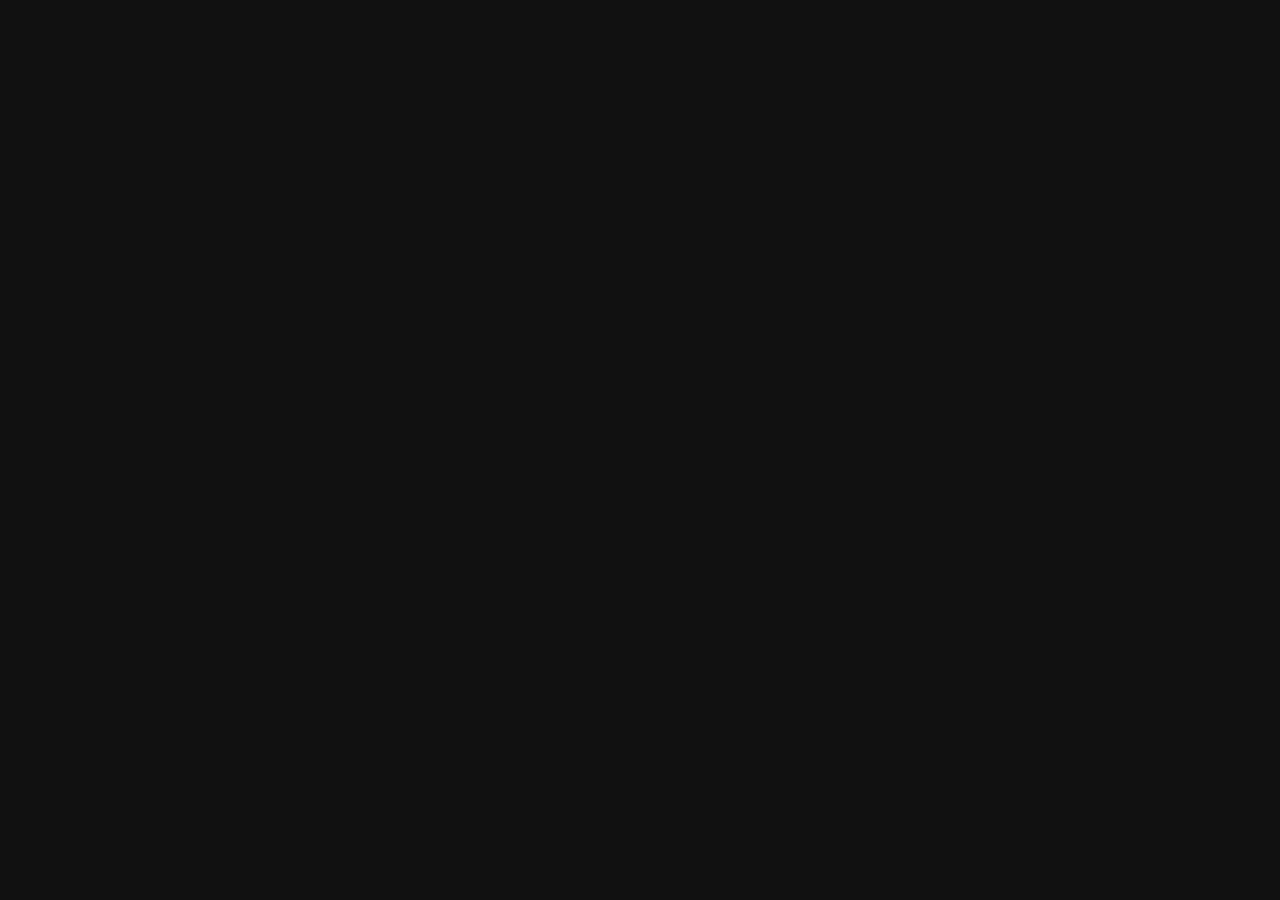
==== client/index.html @ 0761ebd6 "Launch the core game, introducing audio, levels, and user interface Initial commit of the 2D puzzle-" ====
<!DOCTYPE html>
<html lang="en">
<head>
    <meta charset="UTF-8" />
    <meta name="viewport" content="width=device-width, initial-scale=1.0" />
    <title>Puzzle Adventure</title>
    <meta name="description" content="An interactive 2D puzzle-adventure game" />
    <style>
        body {
            margin: 0;
            padding: 0;
            background: #111;
            overflow: hidden;
        }
        #root {
            width: 100vw;
            height: 100vh;
        }
    </style>
</head>
<body>
    <div id="root"></div>
    <script type="module" src="/src/main.tsx"></script>
</body>
</html>
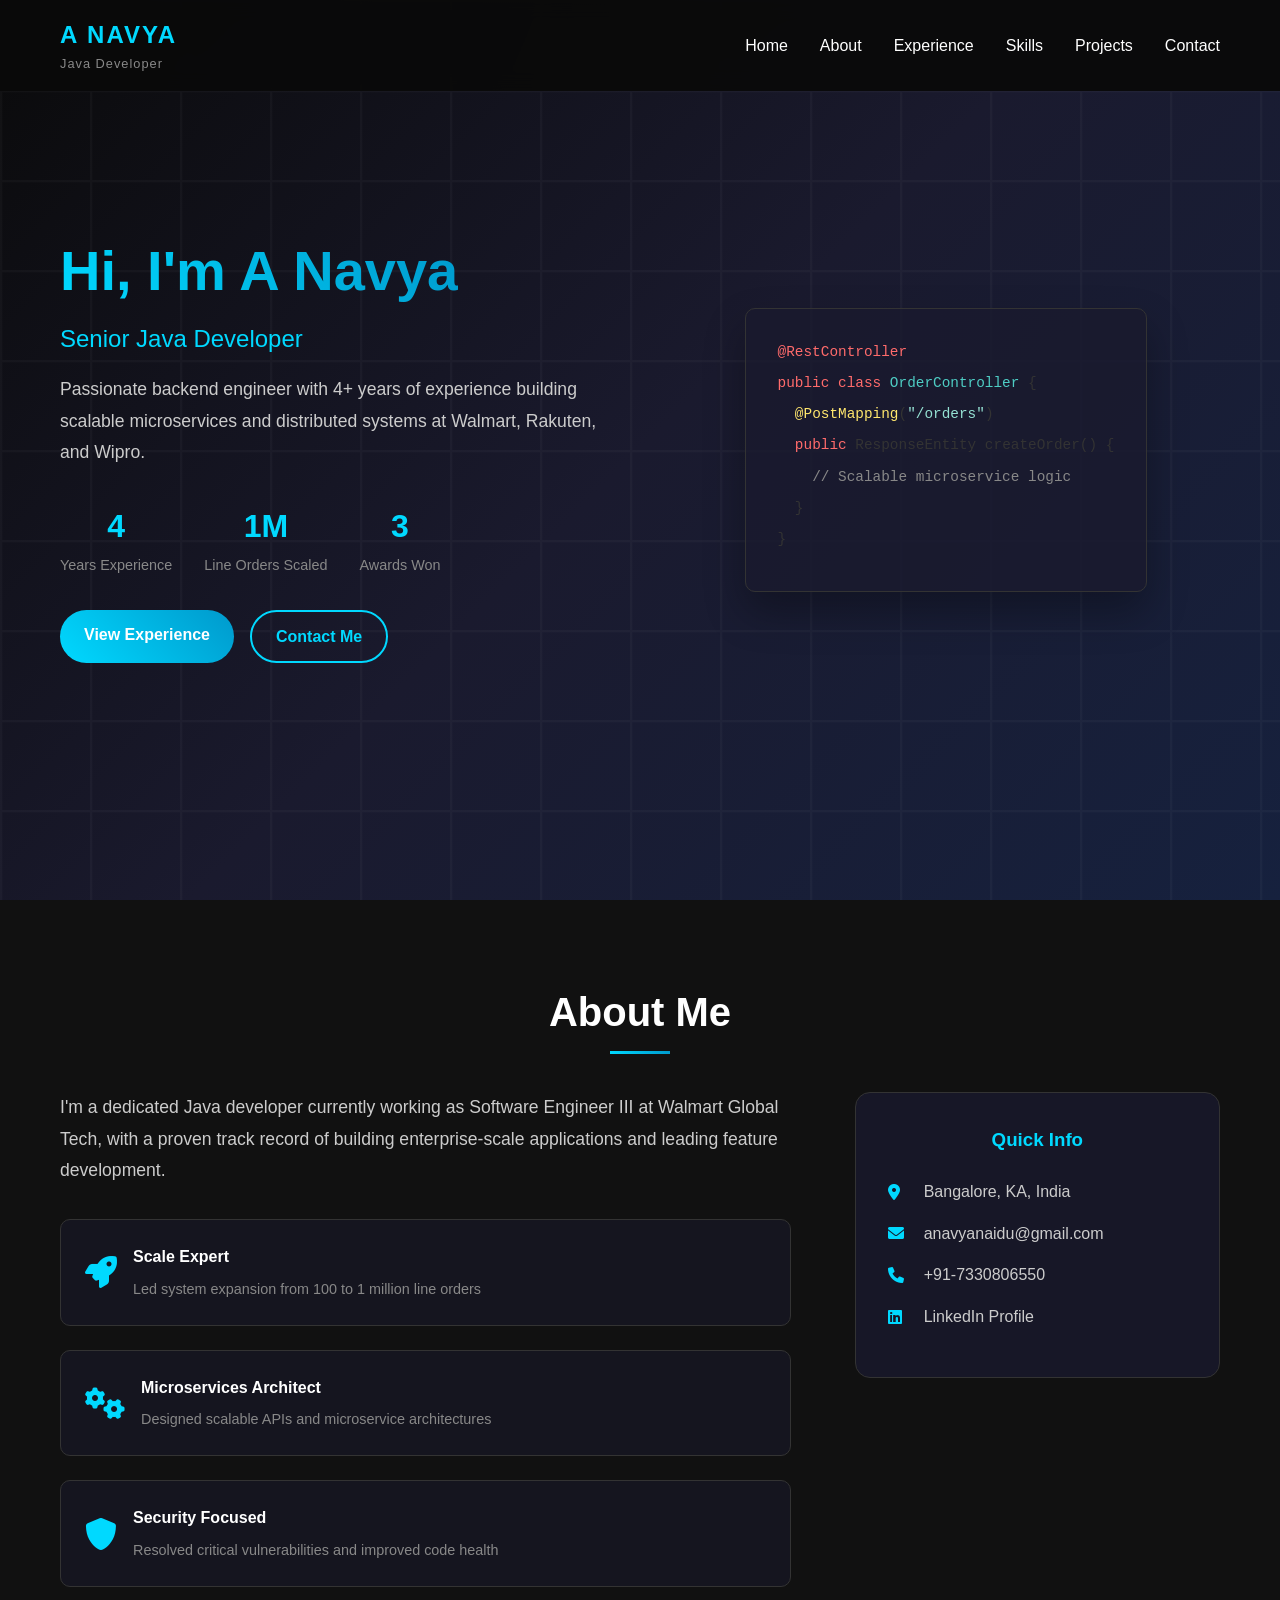
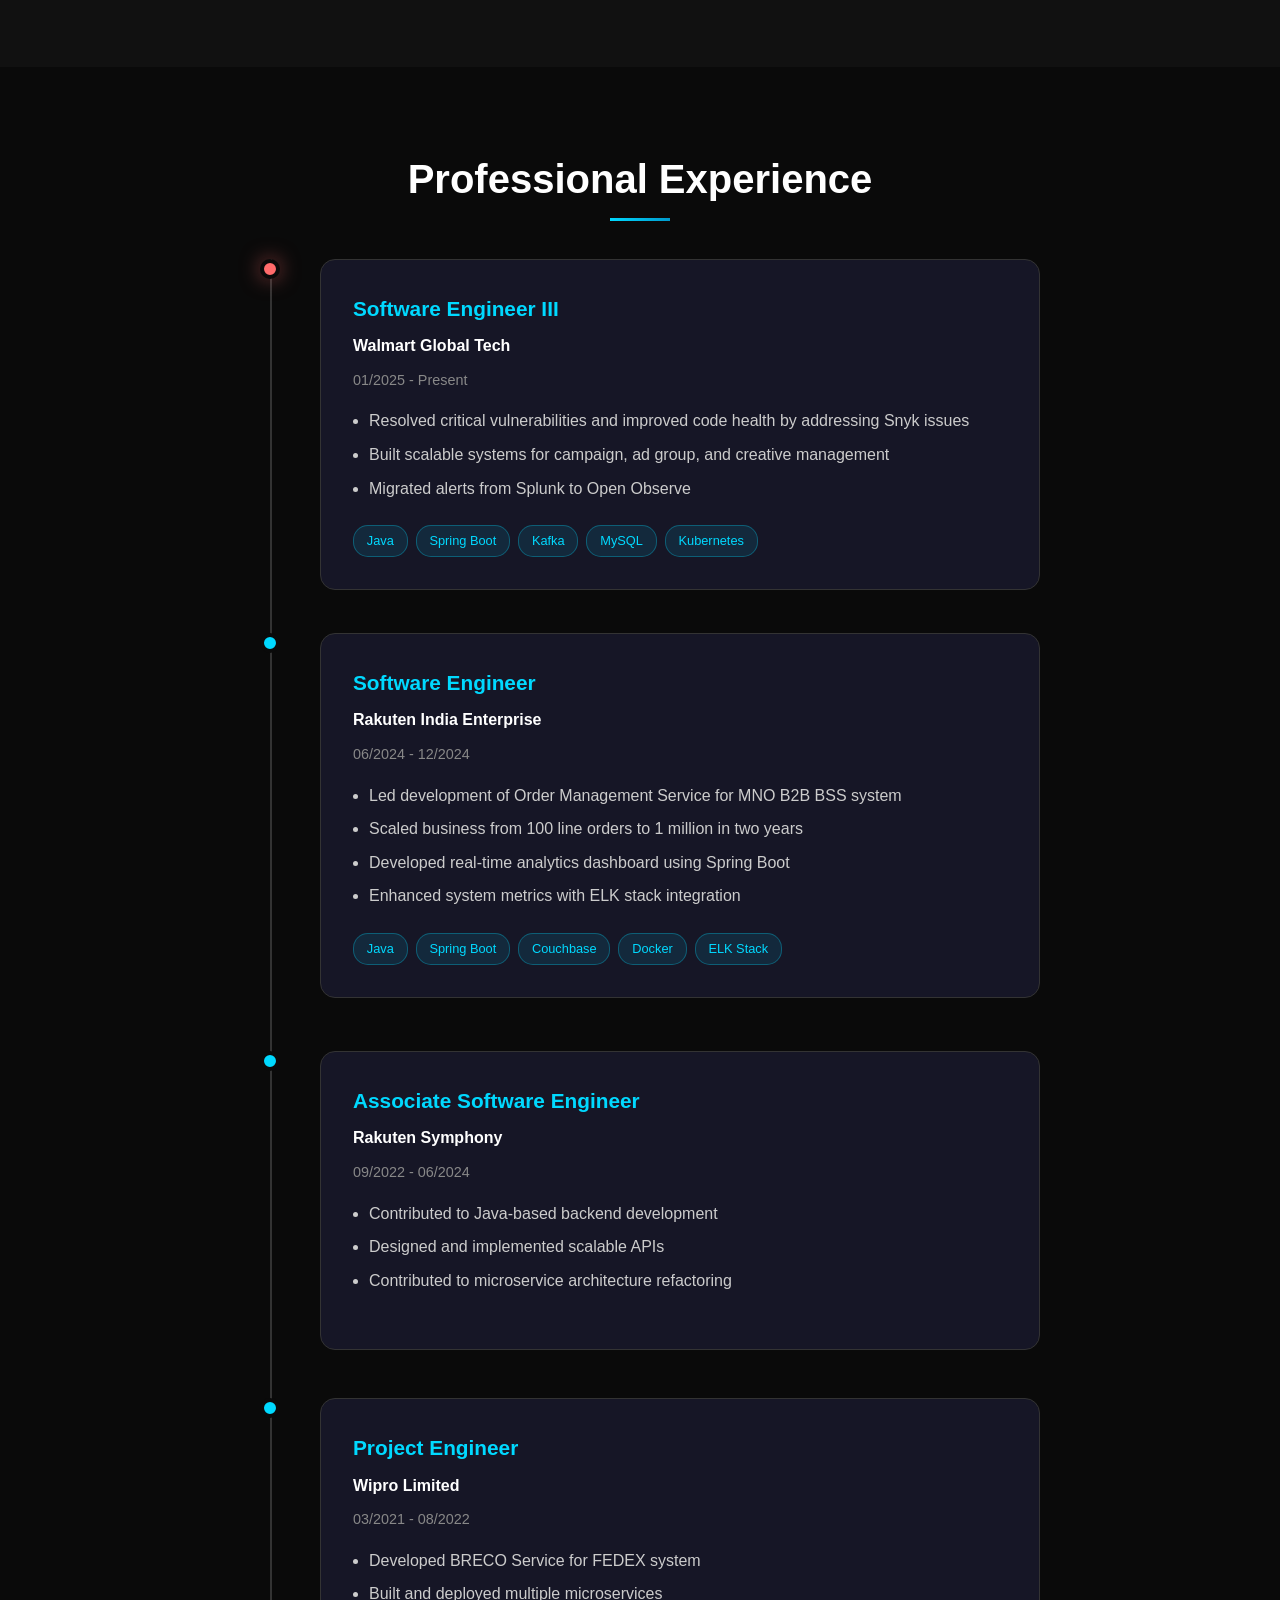
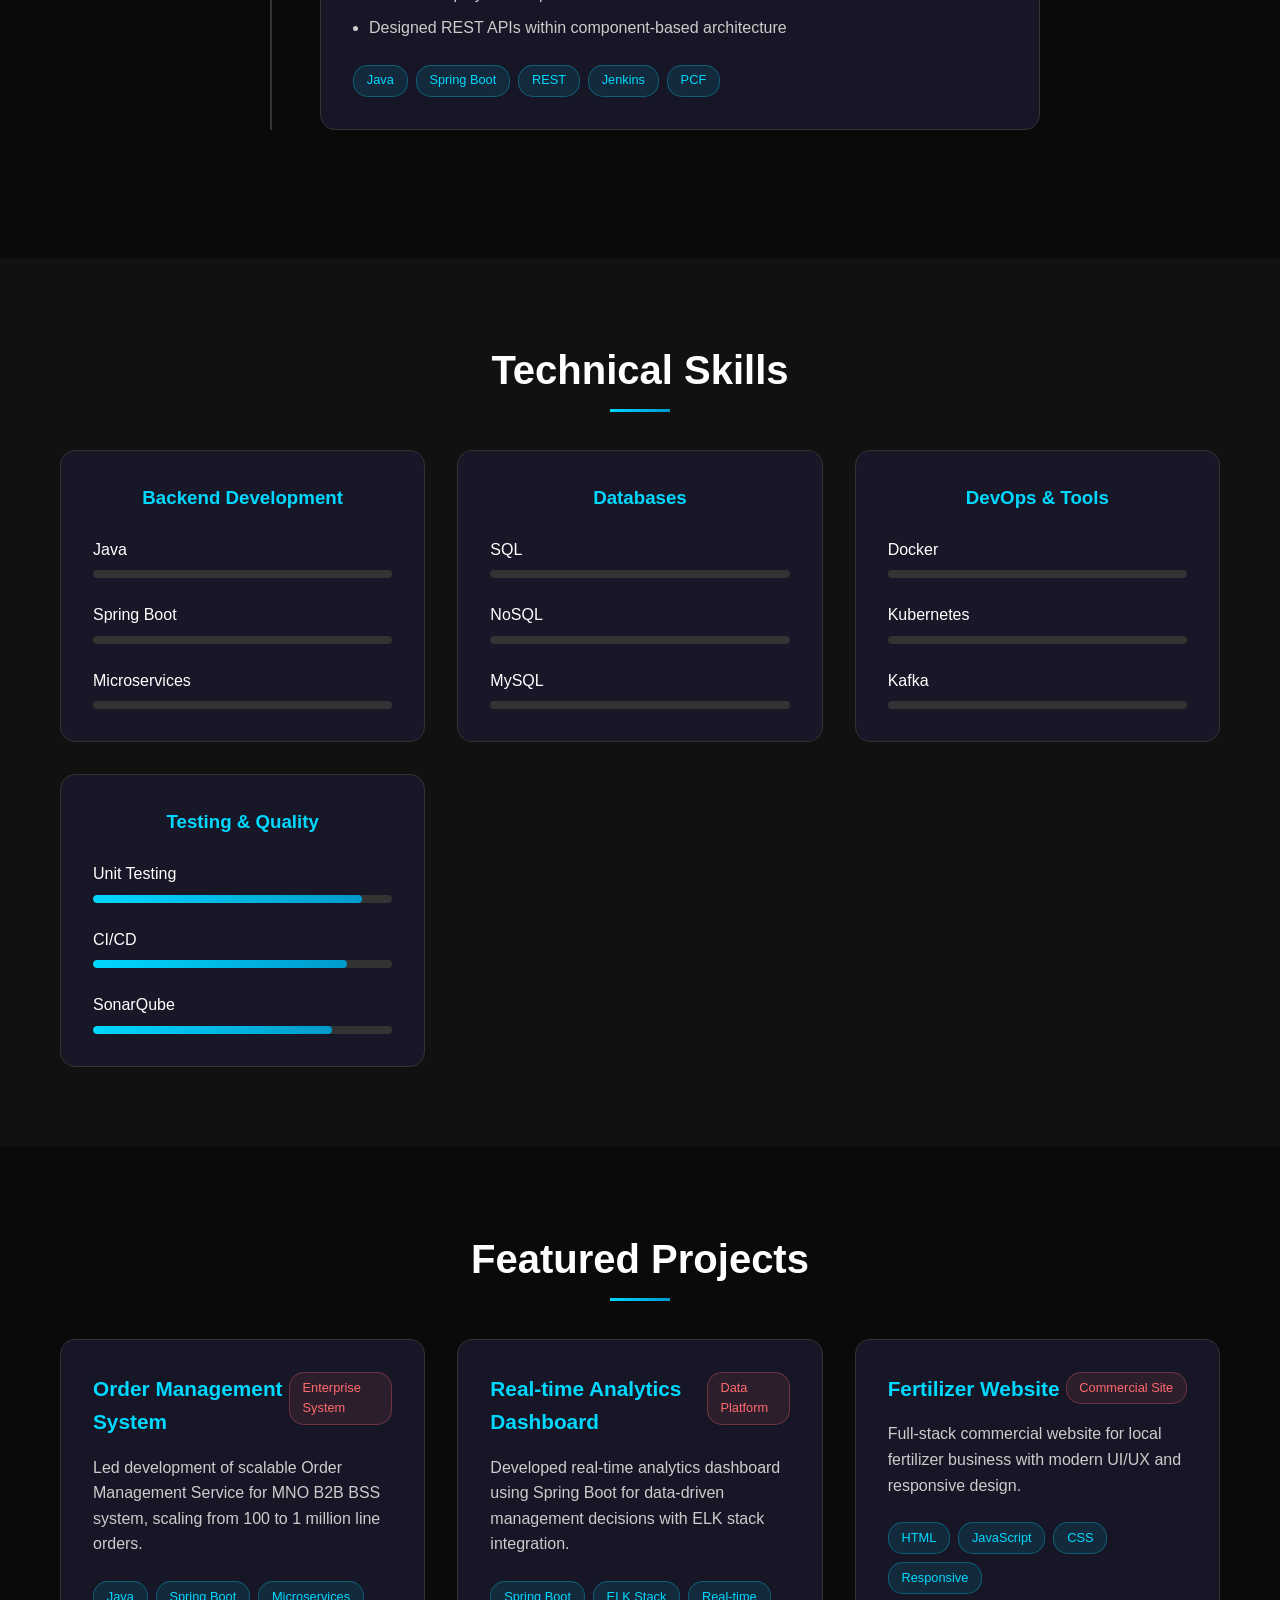
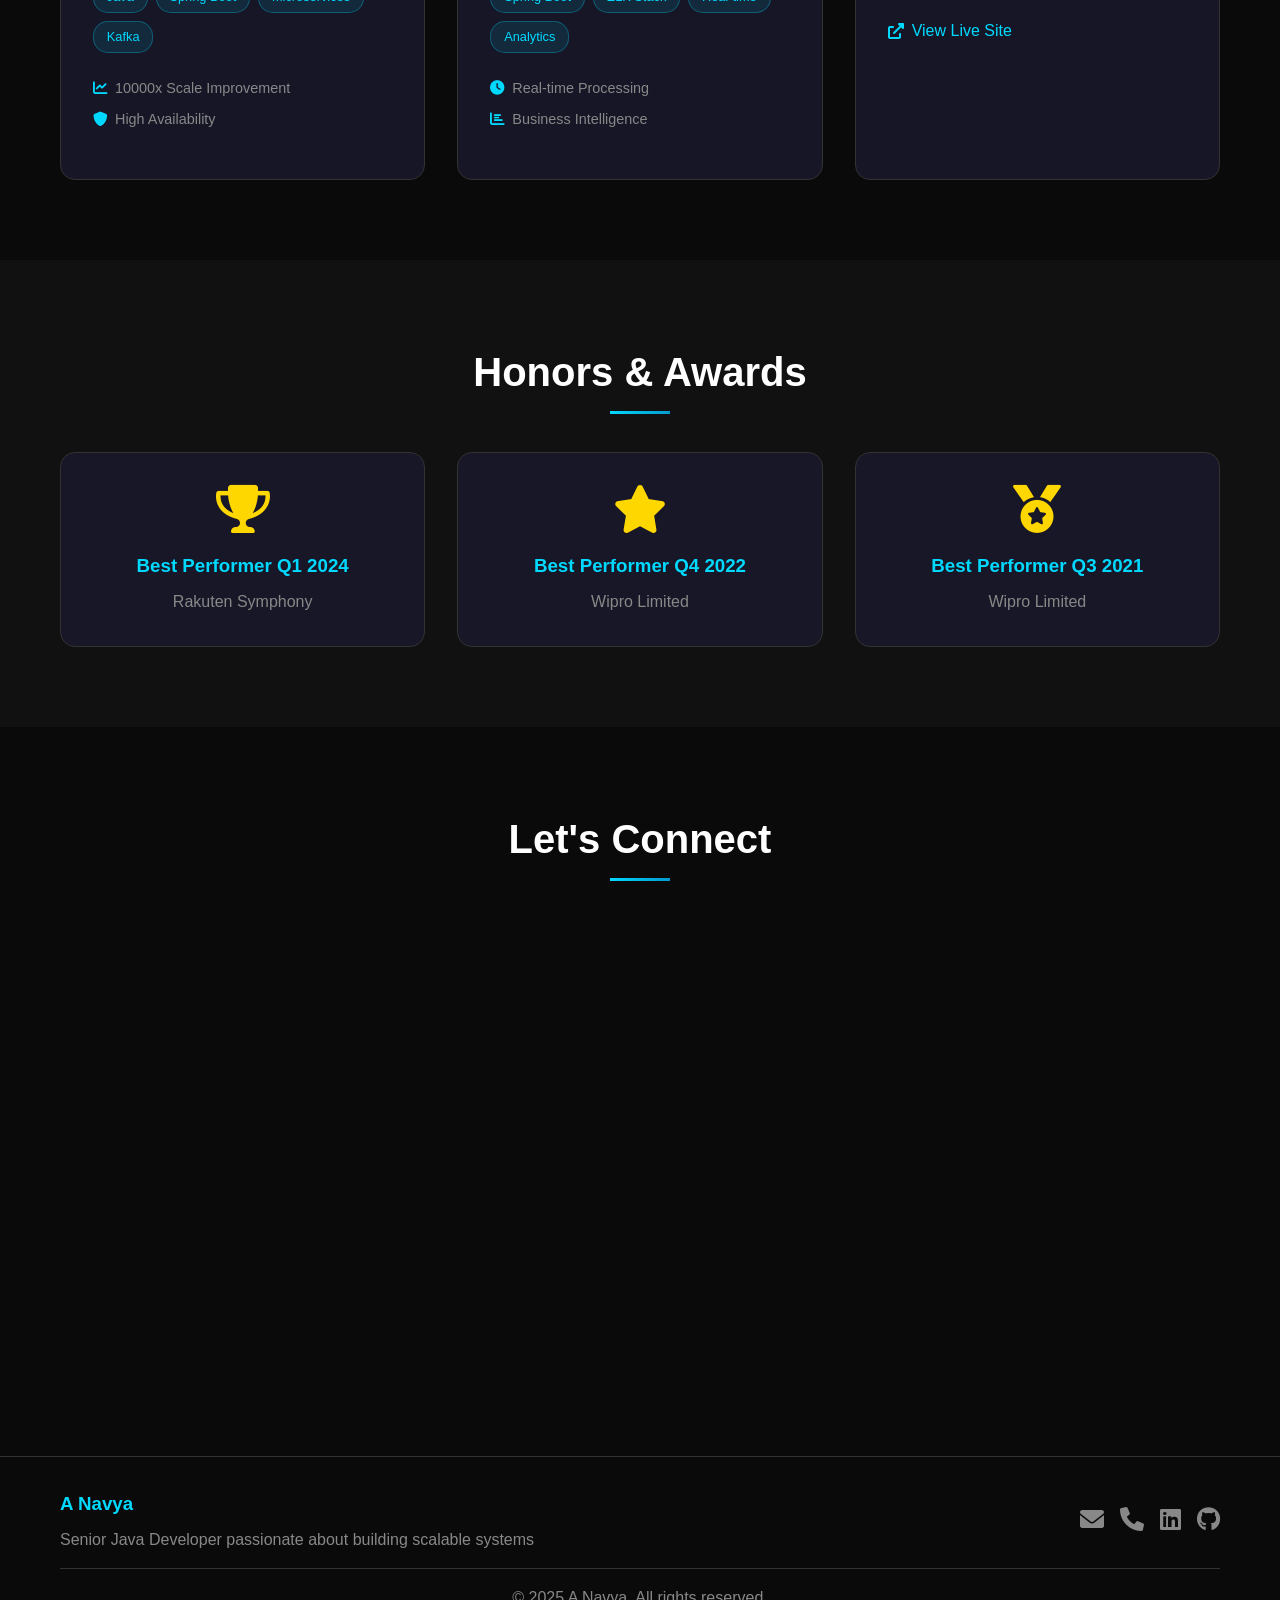
==== commit d2fae035: "Introduce stylish personal website to showcase skills and professional information Implement persona" ====
--- a/client/index.html
+++ b/client/index.html
@@ -1,25 +1,2050 @@
 <!DOCTYPE html>
 <html lang="en">
 <head>
-    <meta charset="UTF-8" />
-    <meta name="viewport" content="width=device-width, initial-scale=1.0" />
-    <title>Puzzle Adventure</title>
-    <meta name="description" content="An interactive 2D puzzle-adventure game" />
+    <meta charset="UTF-8">
+    <meta name="viewport" content="width=device-width, initial-scale=1.0">
+    <title>A Navya - Java Developer</title>
+    <link href="https://cdnjs.cloudflare.com/ajax/libs/font-awesome/6.0.0/css/all.min.css" rel="stylesheet">
     <style>
-        body {
-            margin: 0;
-            padding: 0;
-            background: #111;
-            overflow: hidden;
-        }
-        #root {
-            width: 100vw;
-            height: 100vh;
-        }
+/* Reset and Base Styles */
+* {
+    margin: 0;
+    padding: 0;
+    box-sizing: border-box;
+}
+
+html {
+    scroll-behavior: smooth;
+}
+
+body {
+    font-family: 'Segoe UI', Tahoma, Geneva, Verdana, sans-serif;
+    line-height: 1.6;
+    color: #333;
+    background-color: #0a0a0a;
+    overflow-x: hidden;
+}
+
+.container {
+    max-width: 1200px;
+    margin: 0 auto;
+    padding: 0 20px;
+}
+
+/* Navigation */
+.navbar {
+    position: fixed;
+    top: 0;
+    width: 100%;
+    background: rgba(10, 10, 10, 0.95);
+    backdrop-filter: blur(10px);
+    z-index: 1000;
+    padding: 1rem 0;
+    transition: all 0.3s ease;
+}
+
+.nav-container {
+    max-width: 1200px;
+    margin: 0 auto;
+    padding: 0 20px;
+    display: flex;
+    justify-content: space-between;
+    align-items: center;
+}
+
+.nav-logo {
+    display: flex;
+    flex-direction: column;
+}
+
+.logo-text {
+    font-size: 1.5rem;
+    font-weight: bold;
+    color: #00d9ff;
+    letter-spacing: 2px;
+}
+
+.logo-subtitle {
+    font-size: 0.8rem;
+    color: #888;
+    letter-spacing: 1px;
+}
+
+.nav-menu {
+    display: flex;
+    list-style: none;
+    gap: 2rem;
+}
+
+.nav-link {
+    color: #fff;
+    text-decoration: none;
+    font-weight: 500;
+    transition: color 0.3s ease;
+    position: relative;
+}
+
+.nav-link:hover {
+    color: #00d9ff;
+}
+
+.nav-link::after {
+    content: '';
+    position: absolute;
+    bottom: -5px;
+    left: 0;
+    width: 0;
+    height: 2px;
+    background: #00d9ff;
+    transition: width 0.3s ease;
+}
+
+.nav-link:hover::after {
+    width: 100%;
+}
+
+.hamburger {
+    display: none;
+    flex-direction: column;
+    cursor: pointer;
+}
+
+.hamburger span {
+    width: 25px;
+    height: 3px;
+    background: #fff;
+    margin: 3px 0;
+    transition: 0.3s;
+}
+
+/* Hero Section */
+.hero {
+    min-height: 100vh;
+    display: flex;
+    align-items: center;
+    background: linear-gradient(135deg, #0a0a0a 0%, #1a1a2e 50%, #16213e 100%);
+    position: relative;
+    overflow: hidden;
+}
+
+.hero::before {
+    content: '';
+    position: absolute;
+    top: 0;
+    left: 0;
+    right: 0;
+    bottom: 0;
+    background: url('data:image/svg+xml,<svg xmlns="http://www.w3.org/2000/svg" viewBox="0 0 100 100"><defs><pattern id="grid" width="10" height="10" patternUnits="userSpaceOnUse"><path d="M 10 0 L 0 0 0 10" fill="none" stroke="%23ffffff" stroke-width="0.5" opacity="0.1"/></pattern></defs><rect width="100" height="100" fill="url(%23grid)"/></svg>');
+    opacity: 0.3;
+}
+
+.hero-container {
+    max-width: 1200px;
+    margin: 0 auto;
+    padding: 0 20px;
+    display: grid;
+    grid-template-columns: 1fr 1fr;
+    gap: 4rem;
+    align-items: center;
+    position: relative;
+    z-index: 1;
+}
+
+.hero-content {
+    color: #fff;
+}
+
+.hero-title {
+    font-size: 3.5rem;
+    font-weight: bold;
+    margin-bottom: 1rem;
+    line-height: 1.2;
+}
+
+.typing-text {
+    background: linear-gradient(45deg, #00d9ff, #0099cc);
+    -webkit-background-clip: text;
+    -webkit-text-fill-color: transparent;
+    background-clip: text;
+}
+
+.hero-subtitle {
+    font-size: 1.5rem;
+    color: #00d9ff;
+    margin-bottom: 1rem;
+    font-weight: 300;
+}
+
+.hero-description {
+    font-size: 1.1rem;
+    color: #ccc;
+    margin-bottom: 2rem;
+    line-height: 1.8;
+}
+
+.hero-stats {
+    display: flex;
+    gap: 2rem;
+    margin-bottom: 2rem;
+}
+
+.stat {
+    text-align: center;
+}
+
+.stat-number {
+    display: block;
+    font-size: 2rem;
+    font-weight: bold;
+    color: #00d9ff;
+}
+
+.stat-label {
+    font-size: 0.9rem;
+    color: #888;
+}
+
+.hero-buttons {
+    display: flex;
+    gap: 1rem;
+}
+
+.btn {
+    padding: 12px 24px;
+    border: none;
+    border-radius: 30px;
+    text-decoration: none;
+    font-weight: 600;
+    cursor: pointer;
+    transition: all 0.3s ease;
+    display: inline-block;
+}
+
+.btn-primary {
+    background: linear-gradient(45deg, #00d9ff, #0099cc);
+    color: #fff;
+}
+
+.btn-primary:hover {
+    transform: translateY(-3px);
+    box-shadow: 0 10px 20px rgba(0, 217, 255, 0.3);
+}
+
+.btn-secondary {
+    background: transparent;
+    color: #00d9ff;
+    border: 2px solid #00d9ff;
+}
+
+.btn-secondary:hover {
+    background: #00d9ff;
+    color: #fff;
+    transform: translateY(-3px);
+}
+
+/* Code Animation */
+.hero-visual {
+    display: flex;
+    justify-content: center;
+    align-items: center;
+}
+
+.code-animation {
+    background: rgba(26, 26, 46, 0.8);
+    border-radius: 10px;
+    padding: 2rem;
+    border: 1px solid #333;
+    box-shadow: 0 20px 40px rgba(0, 0, 0, 0.3);
+    font-family: 'Courier New', monospace;
+    font-size: 0.9rem;
+    line-height: 1.6;
+}
+
+.code-line {
+    margin-bottom: 0.5rem;
+    opacity: 0;
+    animation: fadeInUp 0.6s ease forwards;
+}
+
+.code-line:nth-child(1) { animation-delay: 0.1s; }
+.code-line:nth-child(2) { animation-delay: 0.3s; }
+.code-line:nth-child(3) { animation-delay: 0.5s; }
+.code-line:nth-child(4) { animation-delay: 0.7s; }
+.code-line:nth-child(5) { animation-delay: 0.9s; }
+.code-line:nth-child(6) { animation-delay: 1.1s; }
+.code-line:nth-child(7) { animation-delay: 1.3s; }
+
+.keyword { color: #ff6b6b; }
+.class-name { color: #4ecdc4; }
+.annotation { color: #ffe66d; }
+.string { color: #95e1d3; }
+.comment { color: #888; }
+
+@keyframes fadeInUp {
+    from {
+        opacity: 0;
+        transform: translateY(20px);
+    }
+    to {
+        opacity: 1;
+        transform: translateY(0);
+    }
+}
+
+/* Section Styles */
+section {
+    padding: 80px 0;
+}
+
+.section-title {
+    text-align: center;
+    font-size: 2.5rem;
+    margin-bottom: 3rem;
+    color: #fff;
+    position: relative;
+}
+
+.section-title::after {
+    content: '';
+    position: absolute;
+    bottom: -10px;
+    left: 50%;
+    transform: translateX(-50%);
+    width: 60px;
+    height: 3px;
+    background: linear-gradient(45deg, #00d9ff, #0099cc);
+}
+
+/* About Section */
+.about {
+    background: #111;
+}
+
+.about-content {
+    display: grid;
+    grid-template-columns: 2fr 1fr;
+    gap: 4rem;
+    align-items: start;
+}
+
+.about-text {
+    color: #ccc;
+}
+
+.about-intro {
+    font-size: 1.1rem;
+    line-height: 1.8;
+    margin-bottom: 2rem;
+}
+
+.about-highlights {
+    display: flex;
+    flex-direction: column;
+    gap: 1.5rem;
+}
+
+.highlight {
+    display: flex;
+    align-items: center;
+    gap: 1rem;
+    padding: 1.5rem;
+    background: rgba(26, 26, 46, 0.5);
+    border-radius: 10px;
+    border: 1px solid #333;
+}
+
+.highlight i {
+    font-size: 2rem;
+    color: #00d9ff;
+}
+
+.highlight h4 {
+    color: #fff;
+    margin-bottom: 0.5rem;
+}
+
+.highlight p {
+    color: #888;
+    font-size: 0.9rem;
+}
+
+.about-info {
+    display: flex;
+    justify-content: center;
+}
+
+.info-card {
+    background: rgba(26, 26, 46, 0.8);
+    padding: 2rem;
+    border-radius: 15px;
+    border: 1px solid #333;
+    width: 100%;
+}
+
+.info-card h3 {
+    color: #00d9ff;
+    margin-bottom: 1.5rem;
+    text-align: center;
+}
+
+.info-item {
+    display: flex;
+    align-items: center;
+    gap: 1rem;
+    margin-bottom: 1rem;
+    color: #ccc;
+}
+
+.info-item i {
+    color: #00d9ff;
+    width: 20px;
+}
+
+/* Experience Section */
+.experience {
+    background: #0a0a0a;
+}
+
+.timeline {
+    position: relative;
+    max-width: 800px;
+    margin: 0 auto;
+}
+
+.timeline::before {
+    content: '';
+    position: absolute;
+    left: 30px;
+    top: 0;
+    bottom: 0;
+    width: 2px;
+    background: #333;
+}
+
+.timeline-item {
+    position: relative;
+    margin-bottom: 3rem;
+    padding-left: 80px;
+}
+
+.timeline-marker {
+    position: absolute;
+    left: 20px;
+    top: 0;
+    width: 20px;
+    height: 20px;
+    background: #00d9ff;
+    border-radius: 50%;
+    border: 4px solid #0a0a0a;
+}
+
+.timeline-item.active .timeline-marker {
+    background: #ff6b6b;
+    box-shadow: 0 0 20px rgba(255, 107, 107, 0.5);
+}
+
+.timeline-content {
+    background: rgba(26, 26, 46, 0.8);
+    padding: 2rem;
+    border-radius: 15px;
+    border: 1px solid #333;
+}
+
+.timeline-header {
+    margin-bottom: 1rem;
+}
+
+.timeline-header h3 {
+    color: #00d9ff;
+    font-size: 1.3rem;
+    margin-bottom: 0.5rem;
+}
+
+.company {
+    color: #fff;
+    font-weight: 600;
+    display: block;
+    margin-bottom: 0.5rem;
+}
+
+.duration {
+    color: #888;
+    font-size: 0.9rem;
+}
+
+.timeline-description ul {
+    color: #ccc;
+    margin-bottom: 1.5rem;
+    padding-left: 1rem;
+}
+
+.timeline-description li {
+    margin-bottom: 0.5rem;
+    line-height: 1.6;
+}
+
+.tech-stack {
+    display: flex;
+    flex-wrap: wrap;
+    gap: 0.5rem;
+}
+
+.tech-tag {
+    background: rgba(0, 217, 255, 0.1);
+    color: #00d9ff;
+    padding: 0.3rem 0.8rem;
+    border-radius: 15px;
+    font-size: 0.8rem;
+    border: 1px solid rgba(0, 217, 255, 0.3);
+}
+
+/* Skills Section */
+.skills {
+    background: #111;
+}
+
+.skills-grid {
+    display: grid;
+    grid-template-columns: repeat(auto-fit, minmax(300px, 1fr));
+    gap: 2rem;
+}
+
+.skill-category {
+    background: rgba(26, 26, 46, 0.8);
+    padding: 2rem;
+    border-radius: 15px;
+    border: 1px solid #333;
+}
+
+.skill-category h3 {
+    color: #00d9ff;
+    margin-bottom: 1.5rem;
+    text-align: center;
+}
+
+.skill-bars {
+    display: flex;
+    flex-direction: column;
+    gap: 1.5rem;
+}
+
+.skill-bar {
+    display: flex;
+    flex-direction: column;
+    gap: 0.5rem;
+}
+
+.skill-name {
+    color: #fff;
+    font-weight: 500;
+}
+
+.skill-progress {
+    height: 8px;
+    background: #333;
+    border-radius: 4px;
+    overflow: hidden;
+}
+
+.skill-percentage {
+    height: 100%;
+    background: linear-gradient(45deg, #00d9ff, #0099cc);
+    border-radius: 4px;
+    width: 0;
+    transition: width 1.5s ease;
+}
+
+/* Projects Section */
+.projects {
+    background: #0a0a0a;
+}
+
+.projects-grid {
+    display: grid;
+    grid-template-columns: repeat(auto-fit, minmax(350px, 1fr));
+    gap: 2rem;
+}
+
+.project-card {
+    background: rgba(26, 26, 46, 0.8);
+    padding: 2rem;
+    border-radius: 15px;
+    border: 1px solid #333;
+    transition: transform 0.3s ease, box-shadow 0.3s ease;
+}
+
+.project-card:hover {
+    transform: translateY(-10px);
+    box-shadow: 0 20px 40px rgba(0, 217, 255, 0.1);
+}
+
+.project-header {
+    display: flex;
+    justify-content: space-between;
+    align-items: start;
+    margin-bottom: 1rem;
+}
+
+.project-header h3 {
+    color: #00d9ff;
+    font-size: 1.3rem;
+}
+
+.project-type {
+    background: rgba(255, 107, 107, 0.1);
+    color: #ff6b6b;
+    padding: 0.3rem 0.8rem;
+    border-radius: 15px;
+    font-size: 0.8rem;
+    border: 1px solid rgba(255, 107, 107, 0.3);
+}
+
+.project-description {
+    color: #ccc;
+    line-height: 1.6;
+    margin-bottom: 1.5rem;
+}
+
+.project-tech {
+    display: flex;
+    flex-wrap: wrap;
+    gap: 0.5rem;
+    margin-bottom: 1.5rem;
+}
+
+.project-achievements {
+    display: flex;
+    flex-direction: column;
+    gap: 0.5rem;
+    margin-bottom: 1rem;
+}
+
+.achievement {
+    display: flex;
+    align-items: center;
+    gap: 0.5rem;
+    color: #888;
+    font-size: 0.9rem;
+}
+
+.achievement i {
+    color: #00d9ff;
+}
+
+.project-links {
+    display: flex;
+    gap: 1rem;
+}
+
+.project-link {
+    color: #00d9ff;
+    text-decoration: none;
+    font-weight: 500;
+    display: flex;
+    align-items: center;
+    gap: 0.5rem;
+    transition: color 0.3s ease;
+}
+
+.project-link:hover {
+    color: #fff;
+}
+
+/* Awards Section */
+.awards {
+    background: #111;
+}
+
+.awards-grid {
+    display: grid;
+    grid-template-columns: repeat(auto-fit, minmax(250px, 1fr));
+    gap: 2rem;
+}
+
+.award-card {
+    background: rgba(26, 26, 46, 0.8);
+    padding: 2rem;
+    border-radius: 15px;
+    border: 1px solid #333;
+    text-align: center;
+    transition: transform 0.3s ease;
+}
+
+.award-card:hover {
+    transform: translateY(-5px);
+}
+
+.award-icon {
+    margin-bottom: 1rem;
+}
+
+.award-icon i {
+    font-size: 3rem;
+    color: #ffd700;
+}
+
+.award-card h3 {
+    color: #00d9ff;
+    margin-bottom: 0.5rem;
+}
+
+.award-card p {
+    color: #888;
+}
+
+/* Contact Section */
+.contact {
+    background: #0a0a0a;
+}
+
+.contact-content {
+    display: grid;
+    grid-template-columns: 1fr 1fr;
+    gap: 4rem;
+}
+
+.contact-info h3 {
+    color: #00d9ff;
+    margin-bottom: 1rem;
+    font-size: 1.5rem;
+}
+
+.contact-info p {
+    color: #ccc;
+    line-height: 1.6;
+    margin-bottom: 2rem;
+}
+
+.contact-items {
+    display: flex;
+    flex-direction: column;
+    gap: 1.5rem;
+}
+
+.contact-item {
+    display: flex;
+    align-items: center;
+    gap: 1rem;
+}
+
+.contact-item i {
+    font-size: 1.5rem;
+    color: #00d9ff;
+    width: 30px;
+}
+
+.contact-item div h4 {
+    color: #fff;
+    margin-bottom: 0.2rem;
+}
+
+.contact-item div a,
+.contact-item div span {
+    color: #888;
+    text-decoration: none;
+}
+
+.contact-item div a:hover {
+    color: #00d9ff;
+}
+
+.contact-form {
+    background: rgba(26, 26, 46, 0.8);
+    padding: 2rem;
+    border-radius: 15px;
+    border: 1px solid #333;
+}
+
+.form-group {
+    margin-bottom: 1.5rem;
+}
+
+.form-group input,
+.form-group textarea {
+    width: 100%;
+    padding: 12px;
+    background: rgba(255, 255, 255, 0.05);
+    border: 1px solid #333;
+    border-radius: 8px;
+    color: #fff;
+    font-size: 1rem;
+    transition: border-color 0.3s ease;
+}
+
+.form-group input:focus,
+.form-group textarea:focus {
+    outline: none;
+    border-color: #00d9ff;
+}
+
+.form-group input::placeholder,
+.form-group textarea::placeholder {
+    color: #888;
+}
+
+/* Footer */
+.footer {
+    background: #0a0a0a;
+    border-top: 1px solid #333;
+    padding: 2rem 0 1rem;
+}
+
+.footer-content {
+    display: flex;
+    justify-content: space-between;
+    align-items: center;
+    margin-bottom: 1rem;
+}
+
+.footer-info h3 {
+    color: #00d9ff;
+    margin-bottom: 0.5rem;
+}
+
+.footer-info p {
+    color: #888;
+}
+
+.footer-links {
+    display: flex;
+    gap: 1rem;
+}
+
+.footer-links a {
+    color: #888;
+    font-size: 1.5rem;
+    transition: color 0.3s ease;
+}
+
+.footer-links a:hover {
+    color: #00d9ff;
+}
+
+.footer-bottom {
+    text-align: center;
+    padding-top: 1rem;
+    border-top: 1px solid #333;
+}
+
+.footer-bottom p {
+    color: #888;
+}
+
+/* Responsive Design */
+@media (max-width: 768px) {
+    .hamburger {
+        display: flex;
+    }
+    
+    .nav-menu {
+        position: fixed;
+        left: -100%;
+        top: 70px;
+        flex-direction: column;
+        background-color: rgba(10, 10, 10, 0.95);
+        width: 100%;
+        text-align: center;
+        transition: 0.3s;
+        padding: 2rem 0;
+    }
+    
+    .nav-menu.active {
+        left: 0;
+    }
+    
+    .hero-container {
+        grid-template-columns: 1fr;
+        text-align: center;
+    }
+    
+    .hero-title {
+        font-size: 2.5rem;
+    }
+    
+    .hero-stats {
+        justify-content: center;
+    }
+    
+    .about-content {
+        grid-template-columns: 1fr;
+    }
+    
+    .contact-content {
+        grid-template-columns: 1fr;
+    }
+    
+    .footer-content {
+        flex-direction: column;
+        gap: 1rem;
+        text-align: center;
+    }
+    
+    .timeline-item {
+        padding-left: 60px;
+    }
+    
+    .timeline::before {
+        left: 20px;
+    }
+    
+    .timeline-marker {
+        left: 10px;
+    }
+}
+
+@media (max-width: 480px) {
+    .hero-title {
+        font-size: 2rem;
+    }
+    
+    .section-title {
+        font-size: 2rem;
+    }
+    
+    .hero-buttons {
+        flex-direction: column;
+        align-items: center;
+    }
+    
+    .projects-grid {
+        grid-template-columns: 1fr;
+    }
+    
+    .skills-grid {
+        grid-template-columns: 1fr;
+    }
+    
+    .awards-grid {
+        grid-template-columns: 1fr;
+    }
+}
+
+/* Animations */
+@keyframes pulse {
+    0% {
+        box-shadow: 0 0 0 0 rgba(0, 217, 255, 0.7);
+    }
+    70% {
+        box-shadow: 0 0 0 10px rgba(0, 217, 255, 0);
+    }
+    100% {
+        box-shadow: 0 0 0 0 rgba(0, 217, 255, 0);
+    }
+}
+
+.timeline-item.active .timeline-marker {
+    animation: pulse 2s infinite;
+}
+
+/* Level Transition Animations */
+@keyframes slideInFromLeft {
+    0% {
+        opacity: 0;
+        transform: translateX(-100px);
+    }
+    100% {
+        opacity: 1;
+        transform: translateX(0);
+    }
+}
+
+@keyframes slideInFromRight {
+    0% {
+        opacity: 0;
+        transform: translateX(100px);
+    }
+    100% {
+        opacity: 1;
+        transform: translateX(0);
+    }
+}
+
+@keyframes slideInFromBottom {
+    0% {
+        opacity: 0;
+        transform: translateY(50px);
+    }
+    100% {
+        opacity: 1;
+        transform: translateY(0);
+    }
+}
+
+@keyframes scaleIn {
+    0% {
+        opacity: 0;
+        transform: scale(0.8);
+    }
+    100% {
+        opacity: 1;
+        transform: scale(1);
+    }
+}
+
+@keyframes bounceIn {
+    0% {
+        opacity: 0;
+        transform: scale(0.3);
+    }
+    50% {
+        opacity: 1;
+        transform: scale(1.05);
+    }
+    70% {
+        transform: scale(0.9);
+    }
+    100% {
+        opacity: 1;
+        transform: scale(1);
+    }
+}
+
+@keyframes flipIn {
+    0% {
+        opacity: 0;
+        transform: rotateY(-90deg);
+    }
+    100% {
+        opacity: 1;
+        transform: rotateY(0);
+    }
+}
+
+@keyframes slideDown {
+    0% {
+        opacity: 0;
+        transform: translateY(-30px);
+    }
+    100% {
+        opacity: 1;
+        transform: translateY(0);
+    }
+}
+
+/* Section transition styles */
+.section-animate {
+    opacity: 0;
+    transition: all 0.8s cubic-bezier(0.25, 0.46, 0.45, 0.94);
+}
+
+.section-animate.animate-in {
+    opacity: 1;
+}
+
+.animate-slide-left {
+    animation: slideInFromLeft 0.8s ease-out forwards;
+}
+
+.animate-slide-right {
+    animation: slideInFromRight 0.8s ease-out forwards;
+}
+
+.animate-slide-bottom {
+    animation: slideInFromBottom 0.8s ease-out forwards;
+}
+
+.animate-scale {
+    animation: scaleIn 0.6s ease-out forwards;
+}
+
+.animate-bounce {
+    animation: bounceIn 0.8s ease-out forwards;
+}
+
+.animate-flip {
+    animation: flipIn 0.8s ease-out forwards;
+}
+
+.animate-slide-down {
+    animation: slideDown 0.6s ease-out forwards;
+}
+
+/* Staggered animations for multiple items */
+.stagger-animation .skill-category:nth-child(1) { animation-delay: 0.1s; }
+.stagger-animation .skill-category:nth-child(2) { animation-delay: 0.2s; }
+.stagger-animation .skill-category:nth-child(3) { animation-delay: 0.3s; }
+.stagger-animation .skill-category:nth-child(4) { animation-delay: 0.4s; }
+
+.stagger-animation .project-card:nth-child(1) { animation-delay: 0.1s; }
+.stagger-animation .project-card:nth-child(2) { animation-delay: 0.3s; }
+.stagger-animation .project-card:nth-child(3) { animation-delay: 0.5s; }
+
+.stagger-animation .award-card:nth-child(1) { animation-delay: 0.1s; }
+.stagger-animation .award-card:nth-child(2) { animation-delay: 0.2s; }
+.stagger-animation .award-card:nth-child(3) { animation-delay: 0.3s; }
+
+.stagger-animation .timeline-item:nth-child(1) { animation-delay: 0.1s; }
+.stagger-animation .timeline-item:nth-child(2) { animation-delay: 0.2s; }
+.stagger-animation .timeline-item:nth-child(3) { animation-delay: 0.3s; }
+.stagger-animation .timeline-item:nth-child(4) { animation-delay: 0.4s; }
+
+/* Hover transition effects */
+.project-card, .award-card, .skill-category {
+    transition: all 0.3s cubic-bezier(0.25, 0.46, 0.45, 0.94);
+}
+
+.project-card:hover {
+    transform: translateY(-10px) scale(1.02);
+    box-shadow: 0 25px 50px rgba(0, 217, 255, 0.15);
+}
+
+.award-card:hover {
+    transform: translateY(-8px) rotate(2deg);
+    box-shadow: 0 20px 40px rgba(255, 215, 0, 0.2);
+}
+
+.skill-category:hover {
+    transform: translateY(-5px);
+    box-shadow: 0 15px 30px rgba(0, 217, 255, 0.1);
+}
+
+/* Loading transition overlay */
+.transition-overlay {
+    position: fixed;
+    top: 0;
+    left: 0;
+    width: 100%;
+    height: 100%;
+    background: linear-gradient(45deg, #0a0a0a, #1a1a2e);
+    z-index: 9999;
+    display: flex;
+    align-items: center;
+    justify-content: center;
+    opacity: 0;
+    visibility: hidden;
+    transition: all 0.5s ease;
+}
+
+.transition-overlay.active {
+    opacity: 1;
+    visibility: visible;
+}
+
+.transition-content {
+    text-align: center;
+    color: #00d9ff;
+}
+
+.transition-spinner {
+    width: 60px;
+    height: 60px;
+    border: 3px solid rgba(0, 217, 255, 0.3);
+    border-top: 3px solid #00d9ff;
+    border-radius: 50%;
+    animation: spin 1s linear infinite;
+    margin: 0 auto 20px;
+}
+
+@keyframes spin {
+    0% { transform: rotate(0deg); }
+    100% { transform: rotate(360deg); }
+}
+
+/* Progress bar for section transitions */
+.progress-bar {
+    position: fixed;
+    top: 0;
+    left: 0;
+    height: 3px;
+    background: linear-gradient(45deg, #00d9ff, #0099cc);
+    z-index: 1001;
+    transition: width 0.3s ease;
+    box-shadow: 0 0 10px rgba(0, 217, 255, 0.5);
+}
+
+/* Floating elements animation */
+@keyframes float {
+    0%, 100% {
+        transform: translateY(0px);
+    }
+    50% {
+        transform: translateY(-10px);
+    }
+}
+
+.floating-element {
+    animation: float 3s ease-in-out infinite;
+}
+
+.floating-element:nth-child(2) {
+    animation-delay: 0.5s;
+}
+
+.floating-element:nth-child(3) {
+    animation-delay: 1s;
+}
+
+/* Scrollbar Styling */
+::-webkit-scrollbar {
+    width: 8px;
+}
+
+::-webkit-scrollbar-track {
+    background: #111;
+}
+
+::-webkit-scrollbar-thumb {
+    background: #333;
+    border-radius: 4px;
+}
+
+::-webkit-scrollbar-thumb:hover {
+    background: #00d9ff;
+}
     </style>
 </head>
 <body>
-    <div id="root"></div>
-    <script type="module" src="/src/main.tsx"></script>
+    <!-- Navigation -->
+    <nav class="navbar">
+        <div class="nav-container">
+            <div class="nav-logo">
+                <span class="logo-text">A NAVYA</span>
+                <span class="logo-subtitle">Java Developer</span>
+            </div>
+            <ul class="nav-menu">
+                <li><a href="#home" class="nav-link">Home</a></li>
+                <li><a href="#about" class="nav-link">About</a></li>
+                <li><a href="#experience" class="nav-link">Experience</a></li>
+                <li><a href="#skills" class="nav-link">Skills</a></li>
+                <li><a href="#projects" class="nav-link">Projects</a></li>
+                <li><a href="#contact" class="nav-link">Contact</a></li>
+            </ul>
+            <div class="hamburger">
+                <span></span>
+                <span></span>
+                <span></span>
+            </div>
+        </div>
+    </nav>
+
+    <!-- Hero Section -->
+    <section id="home" class="hero">
+        <div class="hero-container">
+            <div class="hero-content">
+                <h1 class="hero-title">
+                    <span class="typing-text">Hi, I'm A Navya</span>
+                </h1>
+                <h2 class="hero-subtitle">Senior Java Developer</h2>
+                <p class="hero-description">
+                    Passionate backend engineer with 4+ years of experience building scalable microservices 
+                    and distributed systems at Walmart, Rakuten, and Wipro.
+                </p>
+                <div class="hero-stats">
+                    <div class="stat">
+                        <span class="stat-number" data-target="4">4</span>
+                        <span class="stat-label">Years Experience</span>
+                    </div>
+                    <div class="stat">
+                        <span class="stat-number" data-target="1000000">1M</span>
+                        <span class="stat-label">Line Orders Scaled</span>
+                    </div>
+                    <div class="stat">
+                        <span class="stat-number" data-target="3">3</span>
+                        <span class="stat-label">Awards Won</span>
+                    </div>
+                </div>
+                <div class="hero-buttons">
+                    <a href="#experience" class="btn btn-primary">View Experience</a>
+                    <a href="#contact" class="btn btn-secondary">Contact Me</a>
+                </div>
+            </div>
+            <div class="hero-visual">
+                <div class="code-animation">
+                    <div class="code-line">
+                        <span class="keyword">@RestController</span>
+                    </div>
+                    <div class="code-line">
+                        <span class="keyword">public class</span> <span class="class-name">OrderController</span> {
+                    </div>
+                    <div class="code-line">
+                        &nbsp;&nbsp;<span class="annotation">@PostMapping</span>(<span class="string">"/orders"</span>)
+                    </div>
+                    <div class="code-line">
+                        &nbsp;&nbsp;<span class="keyword">public</span> ResponseEntity createOrder() {
+                    </div>
+                    <div class="code-line">
+                        &nbsp;&nbsp;&nbsp;&nbsp;<span class="comment">// Scalable microservice logic</span>
+                    </div>
+                    <div class="code-line">
+                        &nbsp;&nbsp;}
+                    </div>
+                    <div class="code-line">
+                        }
+                    </div>
+                </div>
+            </div>
+        </div>
+    </section>
+
+    <!-- About Section -->
+    <section id="about" class="about">
+        <div class="container">
+            <h2 class="section-title">About Me</h2>
+            <div class="about-content">
+                <div class="about-text">
+                    <p class="about-intro">
+                        I'm a dedicated Java developer currently working as Software Engineer III at Walmart Global Tech, 
+                        with a proven track record of building enterprise-scale applications and leading feature development.
+                    </p>
+                    <div class="about-highlights">
+                        <div class="highlight">
+                            <i class="fas fa-rocket"></i>
+                            <div>
+                                <h4>Scale Expert</h4>
+                                <p>Led system expansion from 100 to 1 million line orders</p>
+                            </div>
+                        </div>
+                        <div class="highlight">
+                            <i class="fas fa-cogs"></i>
+                            <div>
+                                <h4>Microservices Architect</h4>
+                                <p>Designed scalable APIs and microservice architectures</p>
+                            </div>
+                        </div>
+                        <div class="highlight">
+                            <i class="fas fa-shield-alt"></i>
+                            <div>
+                                <h4>Security Focused</h4>
+                                <p>Resolved critical vulnerabilities and improved code health</p>
+                            </div>
+                        </div>
+                    </div>
+                </div>
+                <div class="about-info">
+                    <div class="info-card">
+                        <h3>Quick Info</h3>
+                        <div class="info-item">
+                            <i class="fas fa-map-marker-alt"></i>
+                            <span>Bangalore, KA, India</span>
+                        </div>
+                        <div class="info-item">
+                            <i class="fas fa-envelope"></i>
+                            <span>anavyanaidu@gmail.com</span>
+                        </div>
+                        <div class="info-item">
+                            <i class="fas fa-phone"></i>
+                            <span>+91-7330806550</span>
+                        </div>
+                        <div class="info-item">
+                            <i class="fab fa-linkedin"></i>
+                            <span>LinkedIn Profile</span>
+                        </div>
+                    </div>
+                </div>
+            </div>
+        </div>
+    </section>
+
+    <!-- Experience Section -->
+    <section id="experience" class="experience">
+        <div class="container">
+            <h2 class="section-title">Professional Experience</h2>
+            <div class="timeline">
+                <div class="timeline-item active">
+                    <div class="timeline-marker"></div>
+                    <div class="timeline-content">
+                        <div class="timeline-header">
+                            <h3>Software Engineer III</h3>
+                            <span class="company">Walmart Global Tech</span>
+                            <span class="duration">01/2025 - Present</span>
+                        </div>
+                        <div class="timeline-description">
+                            <ul>
+                                <li>Resolved critical vulnerabilities and improved code health by addressing Snyk issues</li>
+                                <li>Built scalable systems for campaign, ad group, and creative management</li>
+                                <li>Migrated alerts from Splunk to Open Observe</li>
+                            </ul>
+                            <div class="tech-stack">
+                                <span class="tech-tag">Java</span>
+                                <span class="tech-tag">Spring Boot</span>
+                                <span class="tech-tag">Kafka</span>
+                                <span class="tech-tag">MySQL</span>
+                                <span class="tech-tag">Kubernetes</span>
+                            </div>
+                        </div>
+                    </div>
+                </div>
+
+                <div class="timeline-item">
+                    <div class="timeline-marker"></div>
+                    <div class="timeline-content">
+                        <div class="timeline-header">
+                            <h3>Software Engineer</h3>
+                            <span class="company">Rakuten India Enterprise</span>
+                            <span class="duration">06/2024 - 12/2024</span>
+                        </div>
+                        <div class="timeline-description">
+                            <ul>
+                                <li>Led development of Order Management Service for MNO B2B BSS system</li>
+                                <li>Scaled business from 100 line orders to 1 million in two years</li>
+                                <li>Developed real-time analytics dashboard using Spring Boot</li>
+                                <li>Enhanced system metrics with ELK stack integration</li>
+                            </ul>
+                            <div class="tech-stack">
+                                <span class="tech-tag">Java</span>
+                                <span class="tech-tag">Spring Boot</span>
+                                <span class="tech-tag">Couchbase</span>
+                                <span class="tech-tag">Docker</span>
+                                <span class="tech-tag">ELK Stack</span>
+                            </div>
+                        </div>
+                    </div>
+                </div>
+
+                <div class="timeline-item">
+                    <div class="timeline-marker"></div>
+                    <div class="timeline-content">
+                        <div class="timeline-header">
+                            <h3>Associate Software Engineer</h3>
+                            <span class="company">Rakuten Symphony</span>
+                            <span class="duration">09/2022 - 06/2024</span>
+                        </div>
+                        <div class="timeline-description">
+                            <ul>
+                                <li>Contributed to Java-based backend development</li>
+                                <li>Designed and implemented scalable APIs</li>
+                                <li>Contributed to microservice architecture refactoring</li>
+                            </ul>
+                        </div>
+                    </div>
+                </div>
+
+                <div class="timeline-item">
+                    <div class="timeline-marker"></div>
+                    <div class="timeline-content">
+                        <div class="timeline-header">
+                            <h3>Project Engineer</h3>
+                            <span class="company">Wipro Limited</span>
+                            <span class="duration">03/2021 - 08/2022</span>
+                        </div>
+                        <div class="timeline-description">
+                            <ul>
+                                <li>Developed BRECO Service for FEDEX system</li>
+                                <li>Built and deployed multiple microservices</li>
+                                <li>Designed REST APIs within component-based architecture</li>
+                            </ul>
+                            <div class="tech-stack">
+                                <span class="tech-tag">Java</span>
+                                <span class="tech-tag">Spring Boot</span>
+                                <span class="tech-tag">REST</span>
+                                <span class="tech-tag">Jenkins</span>
+                                <span class="tech-tag">PCF</span>
+                            </div>
+                        </div>
+                    </div>
+                </div>
+            </div>
+        </div>
+    </section>
+
+    <!-- Skills Section -->
+    <section id="skills" class="skills">
+        <div class="container">
+            <h2 class="section-title">Technical Skills</h2>
+            <div class="skills-grid">
+                <div class="skill-category">
+                    <h3>Backend Development</h3>
+                    <div class="skill-bars">
+                        <div class="skill-bar">
+                            <span class="skill-name">Java</span>
+                            <div class="skill-progress">
+                                <div class="skill-percentage" data-percentage="95" style="width: 95%;"></div>
+                            </div>
+                        </div>
+                        <div class="skill-bar">
+                            <span class="skill-name">Spring Boot</span>
+                            <div class="skill-progress">
+                                <div class="skill-percentage" data-percentage="90" style="width: 90%;"></div>
+                            </div>
+                        </div>
+                        <div class="skill-bar">
+                            <span class="skill-name">Microservices</span>
+                            <div class="skill-progress">
+                                <div class="skill-percentage" data-percentage="88" style="width: 88%;"></div>
+                            </div>
+                        </div>
+                    </div>
+                </div>
+
+                <div class="skill-category">
+                    <h3>Databases</h3>
+                    <div class="skill-bars">
+                        <div class="skill-bar">
+                            <span class="skill-name">SQL</span>
+                            <div class="skill-progress">
+                                <div class="skill-percentage" data-percentage="85" style="width: 85%;"></div>
+                            </div>
+                        </div>
+                        <div class="skill-bar">
+                            <span class="skill-name">NoSQL</span>
+                            <div class="skill-progress">
+                                <div class="skill-percentage" data-percentage="80" style="width: 80%;"></div>
+                            </div>
+                        </div>
+                        <div class="skill-bar">
+                            <span class="skill-name">MySQL</span>
+                            <div class="skill-progress">
+                                <div class="skill-percentage" data-percentage="85" style="width: 85%;"></div>
+                            </div>
+                        </div>
+                    </div>
+                </div>
+
+                <div class="skill-category">
+                    <h3>DevOps & Tools</h3>
+                    <div class="skill-bars">
+                        <div class="skill-bar">
+                            <span class="skill-name">Docker</span>
+                            <div class="skill-progress">
+                                <div class="skill-percentage" data-percentage="85" style="width: 85%;"></div>
+                            </div>
+                        </div>
+                        <div class="skill-bar">
+                            <span class="skill-name">Kubernetes</span>
+                            <div class="skill-progress">
+                                <div class="skill-percentage" data-percentage="80" style="width: 80%;"></div>
+                            </div>
+                        </div>
+                        <div class="skill-bar">
+                            <span class="skill-name">Kafka</span>
+                            <div class="skill-progress">
+                                <div class="skill-percentage" data-percentage="82" style="width: 82%;"></div>
+                            </div>
+                        </div>
+                    </div>
+                </div>
+
+                <div class="skill-category">
+                    <h3>Testing & Quality</h3>
+                    <div class="skill-bars">
+                        <div class="skill-bar">
+                            <span class="skill-name">Unit Testing</span>
+                            <div class="skill-progress">
+                                <div class="skill-percentage" data-percentage="90" style="width: 90%;"></div>
+                            </div>
+                        </div>
+                        <div class="skill-bar">
+                            <span class="skill-name">CI/CD</span>
+                            <div class="skill-progress">
+                                <div class="skill-percentage" data-percentage="85" style="width: 85%;"></div>
+                            </div>
+                        </div>
+                        <div class="skill-bar">
+                            <span class="skill-name">SonarQube</span>
+                            <div class="skill-progress">
+                                <div class="skill-percentage" data-percentage="80" style="width: 80%;"></div>
+                            </div>
+                        </div>
+                    </div>
+                </div>
+            </div>
+        </div>
+    </section>
+
+    <!-- Projects Section -->
+    <section id="projects" class="projects">
+        <div class="container">
+            <h2 class="section-title">Featured Projects</h2>
+            <div class="projects-grid">
+                <div class="project-card">
+                    <div class="project-header">
+                        <h3>Order Management System</h3>
+                        <span class="project-type">Enterprise System</span>
+                    </div>
+                    <p class="project-description">
+                        Led development of scalable Order Management Service for MNO B2B BSS system, 
+                        scaling from 100 to 1 million line orders.
+                    </p>
+                    <div class="project-tech">
+                        <span class="tech-tag">Java</span>
+                        <span class="tech-tag">Spring Boot</span>
+                        <span class="tech-tag">Microservices</span>
+                        <span class="tech-tag">Kafka</span>
+                    </div>
+                    <div class="project-achievements">
+                        <div class="achievement">
+                            <i class="fas fa-chart-line"></i>
+                            <span>10000x Scale Improvement</span>
+                        </div>
+                        <div class="achievement">
+                            <i class="fas fa-shield-alt"></i>
+                            <span>High Availability</span>
+                        </div>
+                    </div>
+                </div>
+
+                <div class="project-card">
+                    <div class="project-header">
+                        <h3>Real-time Analytics Dashboard</h3>
+                        <span class="project-type">Data Platform</span>
+                    </div>
+                    <p class="project-description">
+                        Developed real-time analytics dashboard using Spring Boot for data-driven 
+                        management decisions with ELK stack integration.
+                    </p>
+                    <div class="project-tech">
+                        <span class="tech-tag">Spring Boot</span>
+                        <span class="tech-tag">ELK Stack</span>
+                        <span class="tech-tag">Real-time</span>
+                        <span class="tech-tag">Analytics</span>
+                    </div>
+                    <div class="project-achievements">
+                        <div class="achievement">
+                            <i class="fas fa-clock"></i>
+                            <span>Real-time Processing</span>
+                        </div>
+                        <div class="achievement">
+                            <i class="fas fa-chart-bar"></i>
+                            <span>Business Intelligence</span>
+                        </div>
+                    </div>
+                </div>
+
+                <div class="project-card">
+                    <div class="project-header">
+                        <h3>Fertilizer Website</h3>
+                        <span class="project-type">Commercial Site</span>
+                    </div>
+                    <p class="project-description">
+                        Full-stack commercial website for local fertilizer business with 
+                        modern UI/UX and responsive design.
+                    </p>
+                    <div class="project-tech">
+                        <span class="tech-tag">HTML</span>
+                        <span class="tech-tag">JavaScript</span>
+                        <span class="tech-tag">CSS</span>
+                        <span class="tech-tag">Responsive</span>
+                    </div>
+                    <div class="project-links">
+                        <a href="https://sri-vinayaka-rythu-depot.netlify.app/" target="_blank" class="project-link">
+                            <i class="fas fa-external-link-alt"></i>
+                            View Live Site
+                        </a>
+                    </div>
+                </div>
+            </div>
+        </div>
+    </section>
+
+    <!-- Awards Section -->
+    <section id="awards" class="awards">
+        <div class="container">
+            <h2 class="section-title">Honors & Awards</h2>
+            <div class="awards-grid">
+                <div class="award-card">
+                    <div class="award-icon">
+                        <i class="fas fa-trophy"></i>
+                    </div>
+                    <h3>Best Performer Q1 2024</h3>
+                    <p>Rakuten Symphony</p>
+                </div>
+                <div class="award-card">
+                    <div class="award-icon">
+                        <i class="fas fa-star"></i>
+                    </div>
+                    <h3>Best Performer Q4 2022</h3>
+                    <p>Wipro Limited</p>
+                </div>
+                <div class="award-card">
+                    <div class="award-icon">
+                        <i class="fas fa-medal"></i>
+                    </div>
+                    <h3>Best Performer Q3 2021</h3>
+                    <p>Wipro Limited</p>
+                </div>
+            </div>
+        </div>
+    </section>
+
+    <!-- Contact Section -->
+    <section id="contact" class="contact">
+        <div class="container">
+            <h2 class="section-title">Let's Connect</h2>
+            <div class="contact-content">
+                <div class="contact-info">
+                    <h3>Get In Touch</h3>
+                    <p>
+                        I'm always interested in new opportunities and exciting projects. 
+                        Let's discuss how we can work together!
+                    </p>
+                    <div class="contact-items">
+                        <div class="contact-item">
+                            <i class="fas fa-envelope"></i>
+                            <div>
+                                <h4>Email</h4>
+                                <a href="mailto:anavyanaidu@gmail.com">anavyanaidu@gmail.com</a>
+                            </div>
+                        </div>
+                        <div class="contact-item">
+                            <i class="fas fa-phone"></i>
+                            <div>
+                                <h4>Phone</h4>
+                                <a href="tel:+917330806550">+91-7330806550</a>
+                            </div>
+                        </div>
+                        <div class="contact-item">
+                            <i class="fas fa-map-marker-alt"></i>
+                            <div>
+                                <h4>Location</h4>
+                                <span>Bangalore, KA, India</span>
+                            </div>
+                        </div>
+                    </div>
+                </div>
+                <div class="contact-form">
+                    <form id="contactForm">
+                        <div class="form-group">
+                            <input type="text" id="name" name="name" placeholder="Your Name" required>
+                        </div>
+                        <div class="form-group">
+                            <input type="email" id="email" name="email" placeholder="Your Email" required>
+                        </div>
+                        <div class="form-group">
+                            <input type="text" id="subject" name="subject" placeholder="Subject" required>
+                        </div>
+                        <div class="form-group">
+                            <textarea id="message" name="message" placeholder="Your Message" rows="5" required></textarea>
+                        </div>
+                        <button type="submit" class="btn btn-primary">Send Message</button>
+                    </form>
+                </div>
+            </div>
+        </div>
+    </section>
+
+    <!-- Footer -->
+    <footer class="footer">
+        <div class="container">
+            <div class="footer-content">
+                <div class="footer-info">
+                    <h3>A Navya</h3>
+                    <p>Senior Java Developer passionate about building scalable systems</p>
+                </div>
+                <div class="footer-links">
+                    <a href="mailto:anavyanaidu@gmail.com"><i class="fas fa-envelope"></i></a>
+                    <a href="tel:+917330806550"><i class="fas fa-phone"></i></a>
+                    <a href="#" target="_blank"><i class="fab fa-linkedin"></i></a>
+                    <a href="#" target="_blank"><i class="fab fa-github"></i></a>
+                </div>
+            </div>
+            <div class="footer-bottom">
+                <p>&copy; 2025 A Navya. All rights reserved.</p>
+            </div>
+        </div>
+    </footer>
+
+    <!-- Transition Overlay -->
+    <div class="transition-overlay" id="transitionOverlay">
+        <div class="transition-content">
+            <div class="transition-spinner"></div>
+            <h3 id="transitionText">Loading Next Section...</h3>
+        </div>
+    </div>
+
+    <!-- Progress Bar -->
+    <div class="progress-bar" id="progressBar" style="width: 0%;"></div>
+
+    <script>
+        // Mobile Navigation Toggle
+        const hamburger = document.querySelector('.hamburger');
+        const navMenu = document.querySelector('.nav-menu');
+
+        if (hamburger && navMenu) {
+            hamburger.addEventListener('click', () => {
+                hamburger.classList.toggle('active');
+                navMenu.classList.toggle('active');
+            });
+
+            // Close mobile menu when clicking on a link
+            document.querySelectorAll('.nav-link').forEach(n => n.addEventListener('click', () => {
+                hamburger.classList.remove('active');
+                navMenu.classList.remove('active');
+            }));
+        }
+
+        // Contact form handling
+        const contactForm = document.getElementById('contactForm');
+        if (contactForm) {
+            contactForm.addEventListener('submit', function(e) {
+                e.preventDefault();
+                
+                // Get form data
+                const formData = new FormData(this);
+                const name = formData.get('name');
+                const email = formData.get('email');
+                const subject = formData.get('subject');
+                const message = formData.get('message');
+                
+                // Create mailto link
+                const mailtoLink = `mailto:anavyanaidu@gmail.com?subject=${encodeURIComponent(subject)}&body=${encodeURIComponent(`From: ${name} (${email})\n\n${message}`)}`;
+                
+                // Open email client
+                window.location.href = mailtoLink;
+                
+                // Reset form
+                this.reset();
+                
+                alert('Thank you! Your default email client should open with the message ready to send.');
+            });
+        }
+
+        // Enhanced smooth scrolling with playful transitions
+        document.querySelectorAll('a[href^="#"]').forEach(anchor => {
+            anchor.addEventListener('click', function (e) {
+                e.preventDefault();
+                const targetId = this.getAttribute('href').substring(1);
+                const target = document.querySelector('#' + targetId);
+                
+                if (target) {
+                    showTransition(targetId, () => {
+                        target.scrollIntoView({
+                            behavior: 'smooth',
+                            block: 'start'
+                        });
+                    });
+                }
+            });
+        });
+
+        // Playful transition system
+        function showTransition(targetSection, callback) {
+            const overlay = document.getElementById('transitionOverlay');
+            const transitionText = document.getElementById('transitionText');
+            const progressBar = document.getElementById('progressBar');
+            
+            // Set transition text based on section
+            const sectionMessages = {
+                'home': 'Welcome to my portfolio! 🚀',
+                'about': 'Learning about my journey... 💼',
+                'experience': 'Exploring my career path... 📈',
+                'skills': 'Discovering my expertise... 💻',
+                'projects': 'Showcasing my work... ⚡',
+                'contact': 'Let\'s connect! 📱'
+            };
+            
+            transitionText.textContent = sectionMessages[targetSection] || 'Loading...';
+            
+            // Show overlay with animation
+            overlay.classList.add('active');
+            
+            // Animate progress bar
+            let progress = 0;
+            const progressInterval = setInterval(() => {
+                progress += Math.random() * 20 + 10;
+                if (progress > 100) progress = 100;
+                progressBar.style.width = progress + '%';
+                
+                if (progress >= 100) {
+                    clearInterval(progressInterval);
+                    setTimeout(() => {
+                        overlay.classList.remove('active');
+                        progressBar.style.width = '0%';
+                        callback();
+                        triggerSectionAnimations(targetSection);
+                    }, 300);
+                }
+            }, 50);
+        }
+
+        // Trigger section-specific animations
+        function triggerSectionAnimations(sectionId) {
+            const section = document.getElementById(sectionId);
+            if (!section) return;
+
+            setTimeout(() => {
+                // Remove any existing animation classes
+                section.classList.remove('section-animate');
+                
+                // Add section-specific animations
+                switch(sectionId) {
+                    case 'about':
+                        animateAboutSection();
+                        break;
+                    case 'experience':
+                        animateExperienceSection();
+                        break;
+                    case 'skills':
+                        animateSkillsSection();
+                        break;
+                    case 'projects':
+                        animateProjectsSection();
+                        break;
+                    case 'contact':
+                        animateContactSection();
+                        break;
+                }
+            }, 500);
+        }
+
+        // Section-specific animation functions
+        function animateAboutSection() {
+            const highlights = document.querySelectorAll('.highlight');
+            const infoCard = document.querySelector('.info-card');
+            
+            highlights.forEach((highlight, index) => {
+                highlight.style.opacity = '0';
+                highlight.style.transform = 'translateX(-50px)';
+                setTimeout(() => {
+                    highlight.style.transition = 'all 0.6s cubic-bezier(0.25, 0.46, 0.45, 0.94)';
+                    highlight.style.opacity = '1';
+                    highlight.style.transform = 'translateX(0)';
+                }, index * 200);
+            });
+
+            if (infoCard) {
+                infoCard.style.opacity = '0';
+                infoCard.style.transform = 'scale(0.8)';
+                setTimeout(() => {
+                    infoCard.style.transition = 'all 0.8s cubic-bezier(0.25, 0.46, 0.45, 0.94)';
+                    infoCard.style.opacity = '1';
+                    infoCard.style.transform = 'scale(1)';
+                }, 600);
+            }
+        }
+
+        function animateExperienceSection() {
+            const timelineItems = document.querySelectorAll('.timeline-item');
+            timelineItems.forEach((item, index) => {
+                item.style.opacity = '0';
+                item.style.transform = 'translateY(50px)';
+                setTimeout(() => {
+                    item.style.transition = 'all 0.8s cubic-bezier(0.25, 0.46, 0.45, 0.94)';
+                    item.style.opacity = '1';
+                    item.style.transform = 'translateY(0)';
+                    
+                    // Add bouncy effect
+                    setTimeout(() => {
+                        item.style.transform = 'translateY(-5px)';
+                        setTimeout(() => {
+                            item.style.transform = 'translateY(0)';
+                        }, 150);
+                    }, 400);
+                }, index * 300);
+            });
+        }
+
+        function animateSkillsSection() {
+            const skillCategories = document.querySelectorAll('.skill-category');
+            const skillsGrid = document.querySelector('.skills-grid');
+            
+            if (skillsGrid) {
+                skillsGrid.classList.add('stagger-animation');
+            }
+            
+            skillCategories.forEach((category, index) => {
+                category.style.opacity = '0';
+                category.style.transform = 'rotateY(-90deg)';
+                setTimeout(() => {
+                    category.style.transition = 'all 0.8s cubic-bezier(0.25, 0.46, 0.45, 0.94)';
+                    category.style.opacity = '1';
+                    category.style.transform = 'rotateY(0)';
+                    
+                    // Animate skill bars
+                    const skillBars = category.querySelectorAll('.skill-percentage');
+                    skillBars.forEach((bar, barIndex) => {
+                        const percentage = bar.getAttribute('data-percentage') || bar.style.width;
+                        bar.style.width = '0%';
+                        setTimeout(() => {
+                            bar.style.width = percentage;
+                        }, 500 + (barIndex * 200));
+                    });
+                }, index * 200);
+            });
+        }
+
+        function animateProjectsSection() {
+            const projectCards = document.querySelectorAll('.project-card');
+            const projectsGrid = document.querySelector('.projects-grid');
+            
+            if (projectsGrid) {
+                projectsGrid.classList.add('stagger-animation');
+            }
+            
+            projectCards.forEach((card, index) => {
+                card.style.opacity = '0';
+                card.style.transform = 'scale(0.3) rotate(180deg)';
+                setTimeout(() => {
+                    card.style.transition = 'all 1s cubic-bezier(0.175, 0.885, 0.32, 1.275)';
+                    card.style.opacity = '1';
+                    card.style.transform = 'scale(1) rotate(0deg)';
+                    
+                    // Add floating effect
+                    setTimeout(() => {
+                        card.classList.add('floating-element');
+                    }, 1000);
+                }, index * 400);
+            });
+        }
+
+        function animateContactSection() {
+            const contactInfo = document.querySelector('.contact-info');
+            const contactForm = document.querySelector('.contact-form');
+            const contactItems = document.querySelectorAll('.contact-item');
+            
+            if (contactInfo) {
+                contactInfo.style.opacity = '0';
+                contactInfo.style.transform = 'translateX(-100px)';
+                setTimeout(() => {
+                    contactInfo.style.transition = 'all 0.8s cubic-bezier(0.25, 0.46, 0.45, 0.94)';
+                    contactInfo.style.opacity = '1';
+                    contactInfo.style.transform = 'translateX(0)';
+                }, 200);
+            }
+            
+            if (contactForm) {
+                contactForm.style.opacity = '0';
+                contactForm.style.transform = 'translateX(100px)';
+                setTimeout(() => {
+                    contactForm.style.transition = 'all 0.8s cubic-bezier(0.25, 0.46, 0.45, 0.94)';
+                    contactForm.style.opacity = '1';
+                    contactForm.style.transform = 'translateX(0)';
+                }, 400);
+            }
+            
+            contactItems.forEach((item, index) => {
+                item.style.opacity = '0';
+                item.style.transform = 'translateY(30px)';
+                setTimeout(() => {
+                    item.style.transition = 'all 0.6s cubic-bezier(0.25, 0.46, 0.45, 0.94)';
+                    item.style.opacity = '1';
+                    item.style.transform = 'translateY(0)';
+                }, 600 + (index * 150));
+            });
+        }
+
+        // Enhanced scroll progress bar
+        window.addEventListener('scroll', () => {
+            const progressBar = document.getElementById('progressBar');
+            const winScroll = document.body.scrollTop || document.documentElement.scrollTop;
+            const height = document.documentElement.scrollHeight - document.documentElement.clientHeight;
+            const scrolled = (winScroll / height) * 100;
+            progressBar.style.width = scrolled + '%';
+        });
+
+        // Initialize section animations on scroll
+        const observeOptions = {
+            threshold: 0.3,
+            rootMargin: '0px 0px -100px 0px'
+        };
+
+        const sectionObserver = new IntersectionObserver((entries) => {
+            entries.forEach(entry => {
+                if (entry.isIntersecting) {
+                    const sectionId = entry.target.id;
+                    if (sectionId && sectionId !== 'home') {
+                        triggerSectionAnimations(sectionId);
+                    }
+                }
+            });
+        }, observeOptions);
+
+        // Observe all sections
+        document.addEventListener('DOMContentLoaded', () => {
+            const sections = document.querySelectorAll('section[id]');
+            sections.forEach(section => {
+                sectionObserver.observe(section);
+            });
+        });
+    </script>
 </body>
 </html>
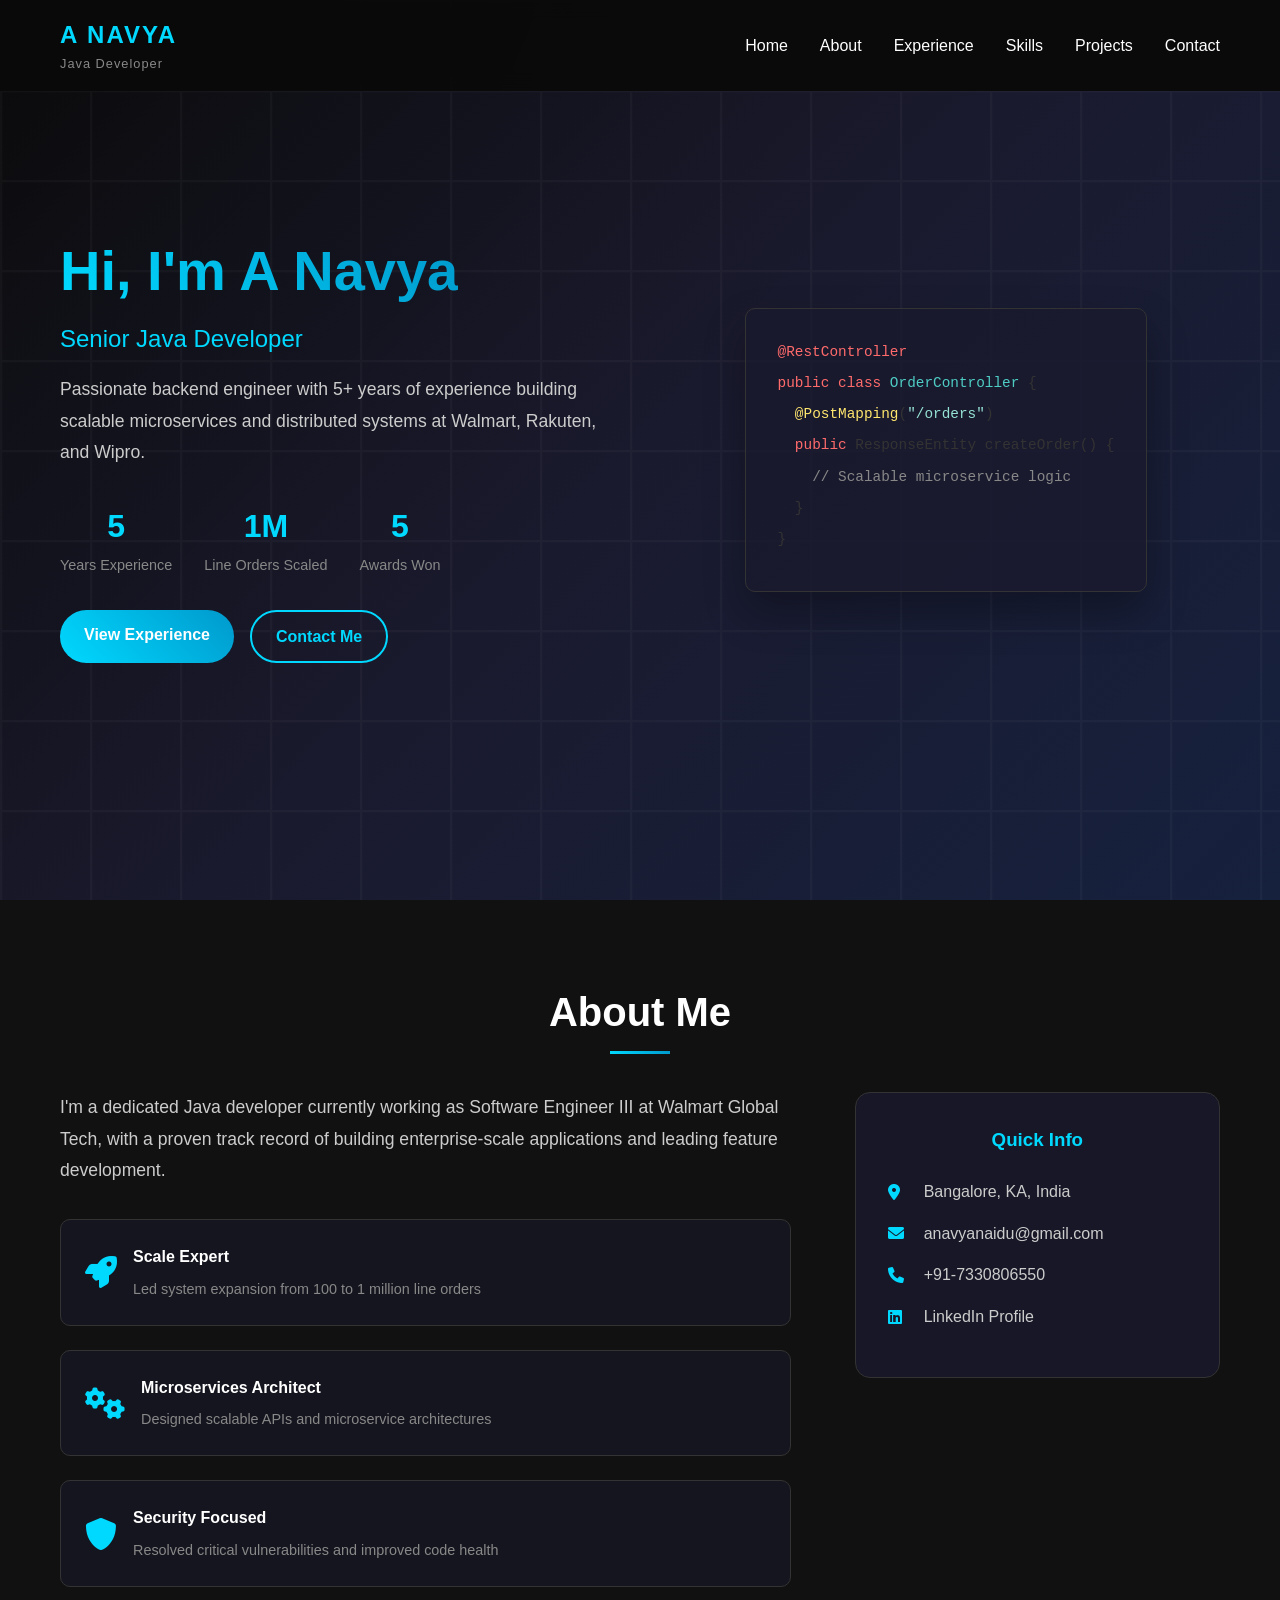
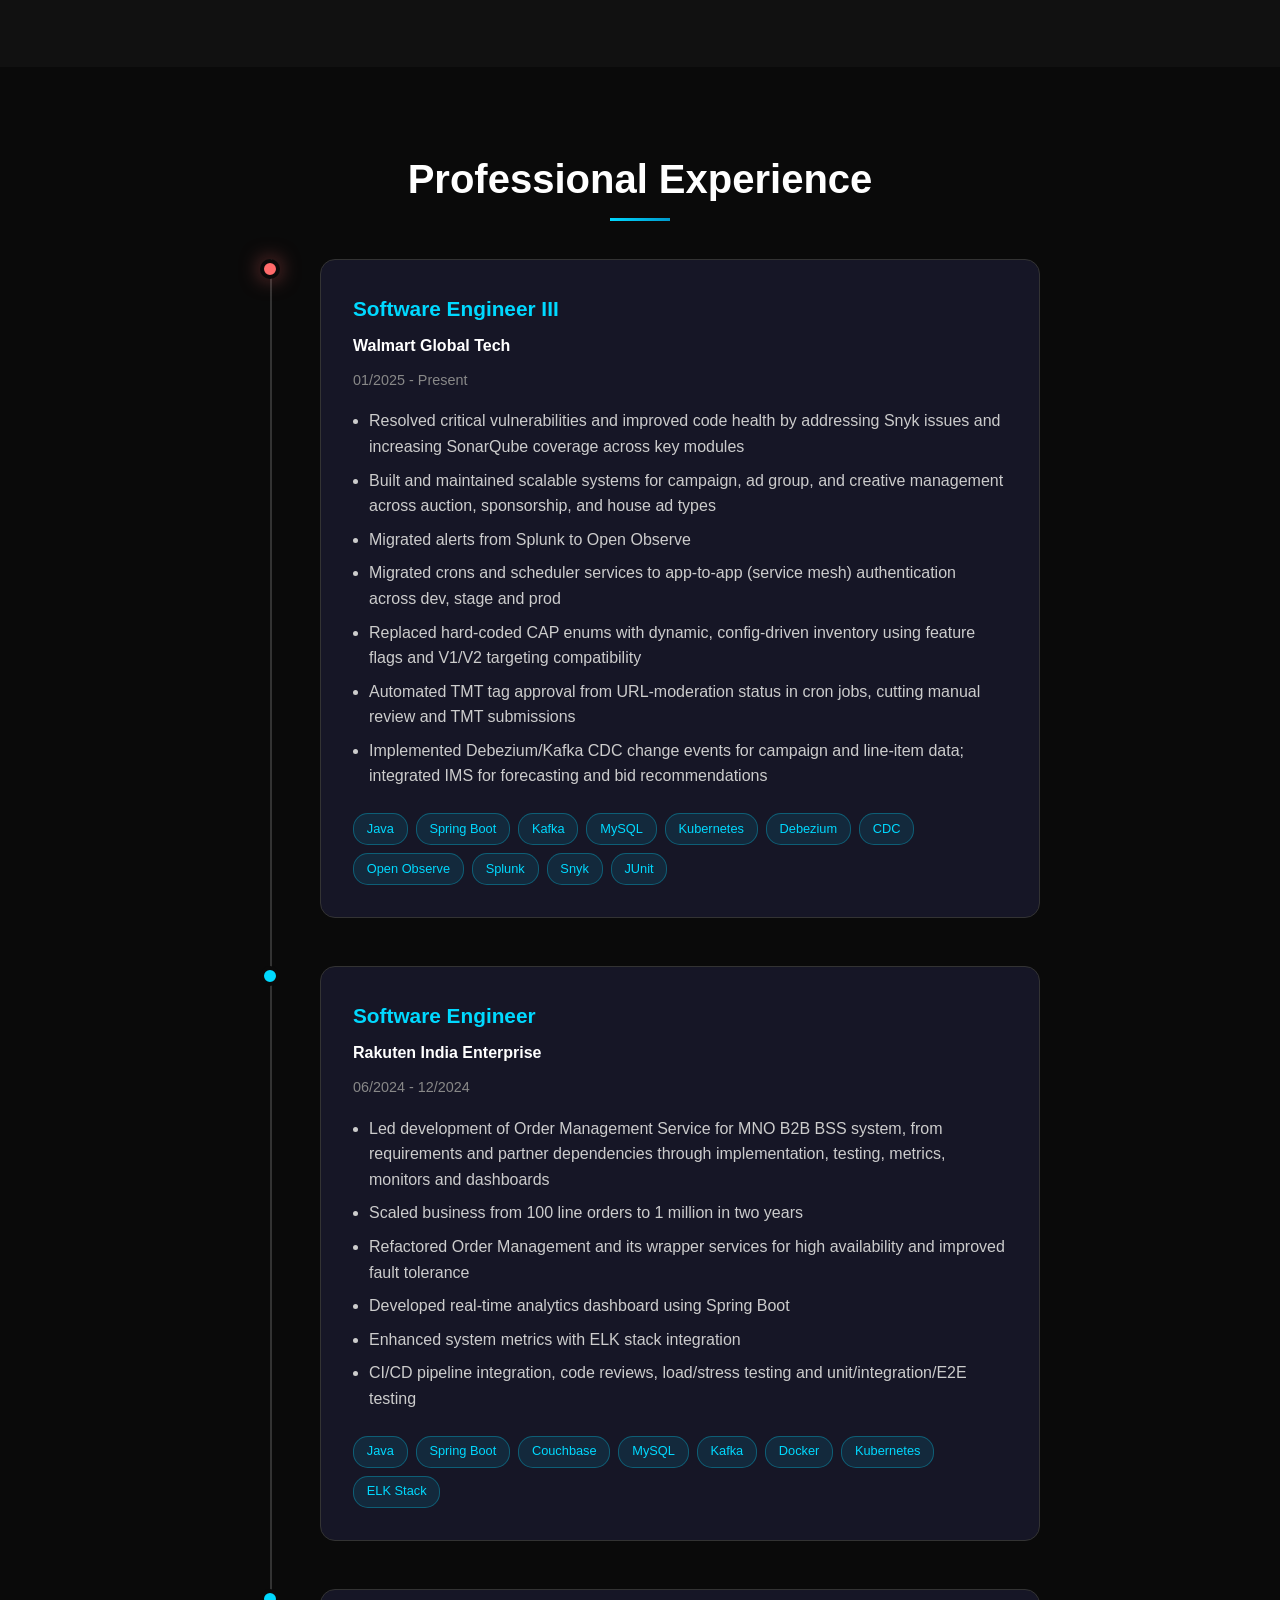
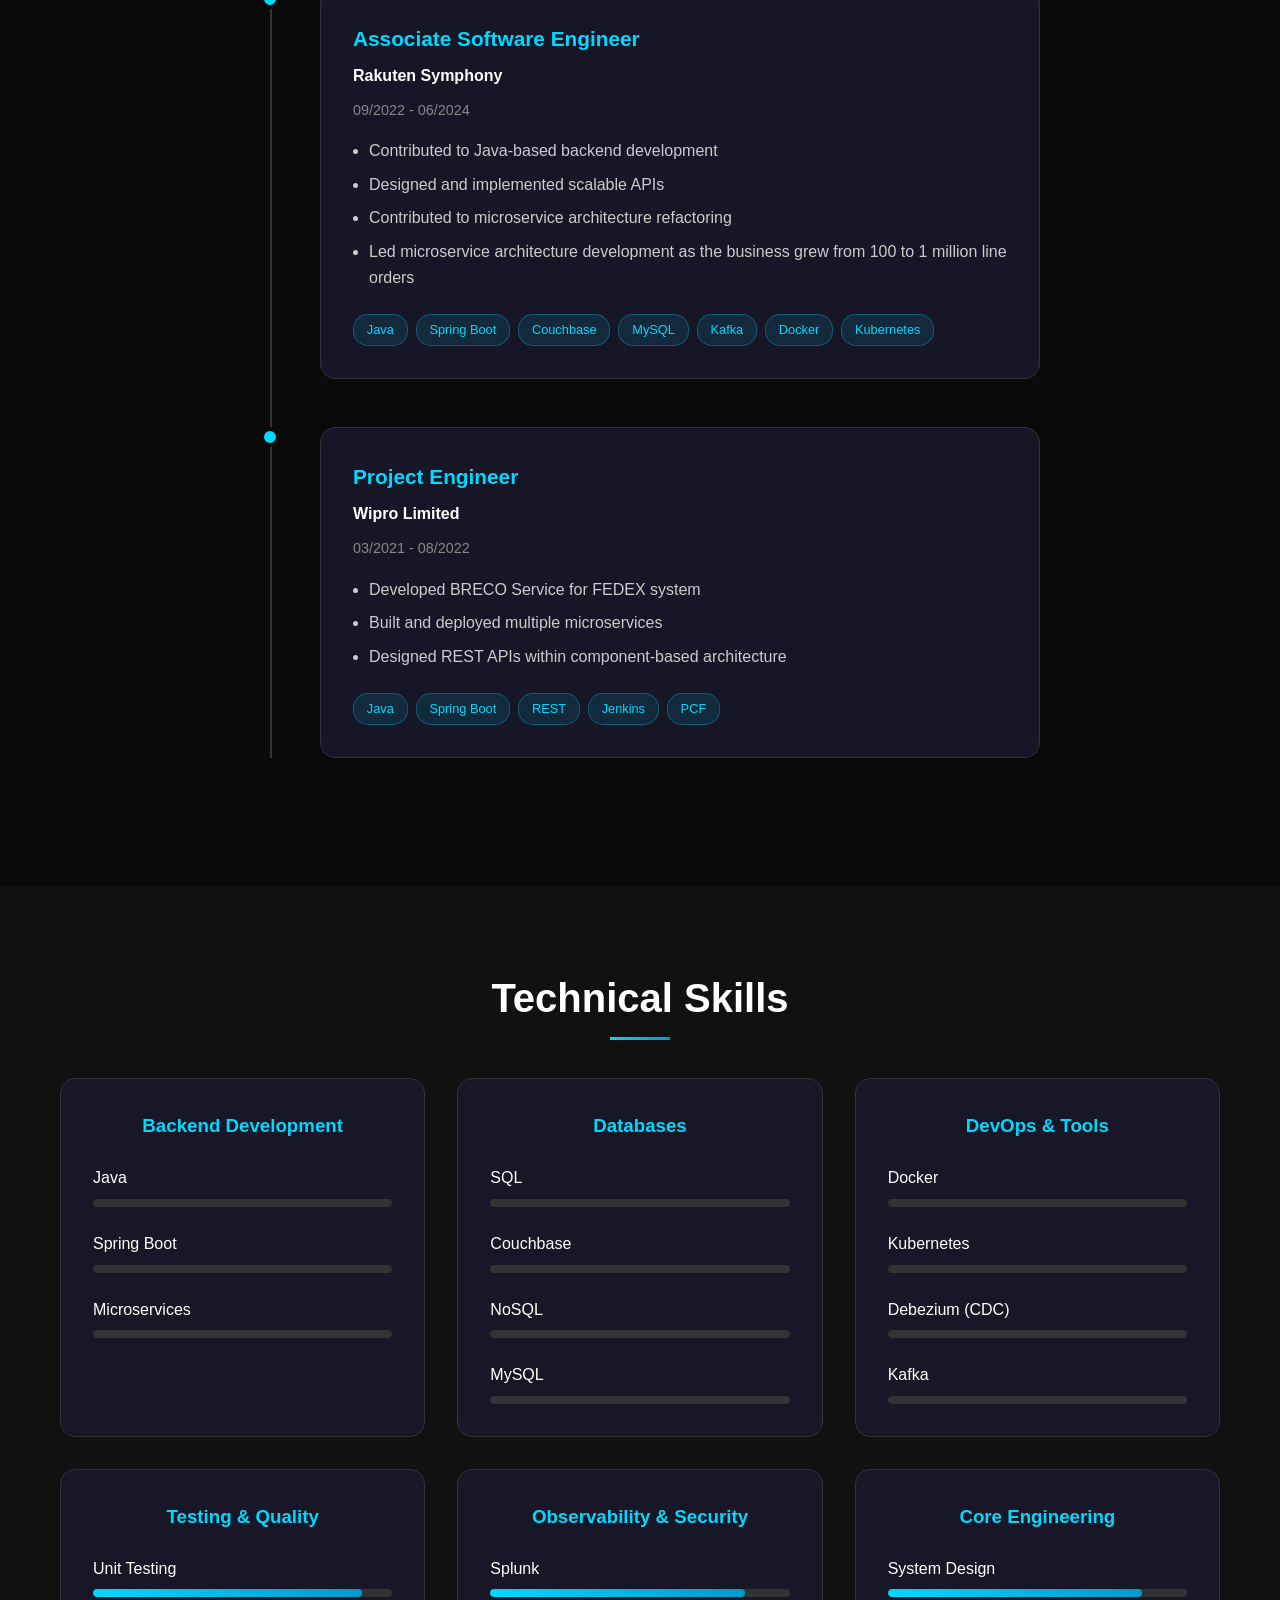
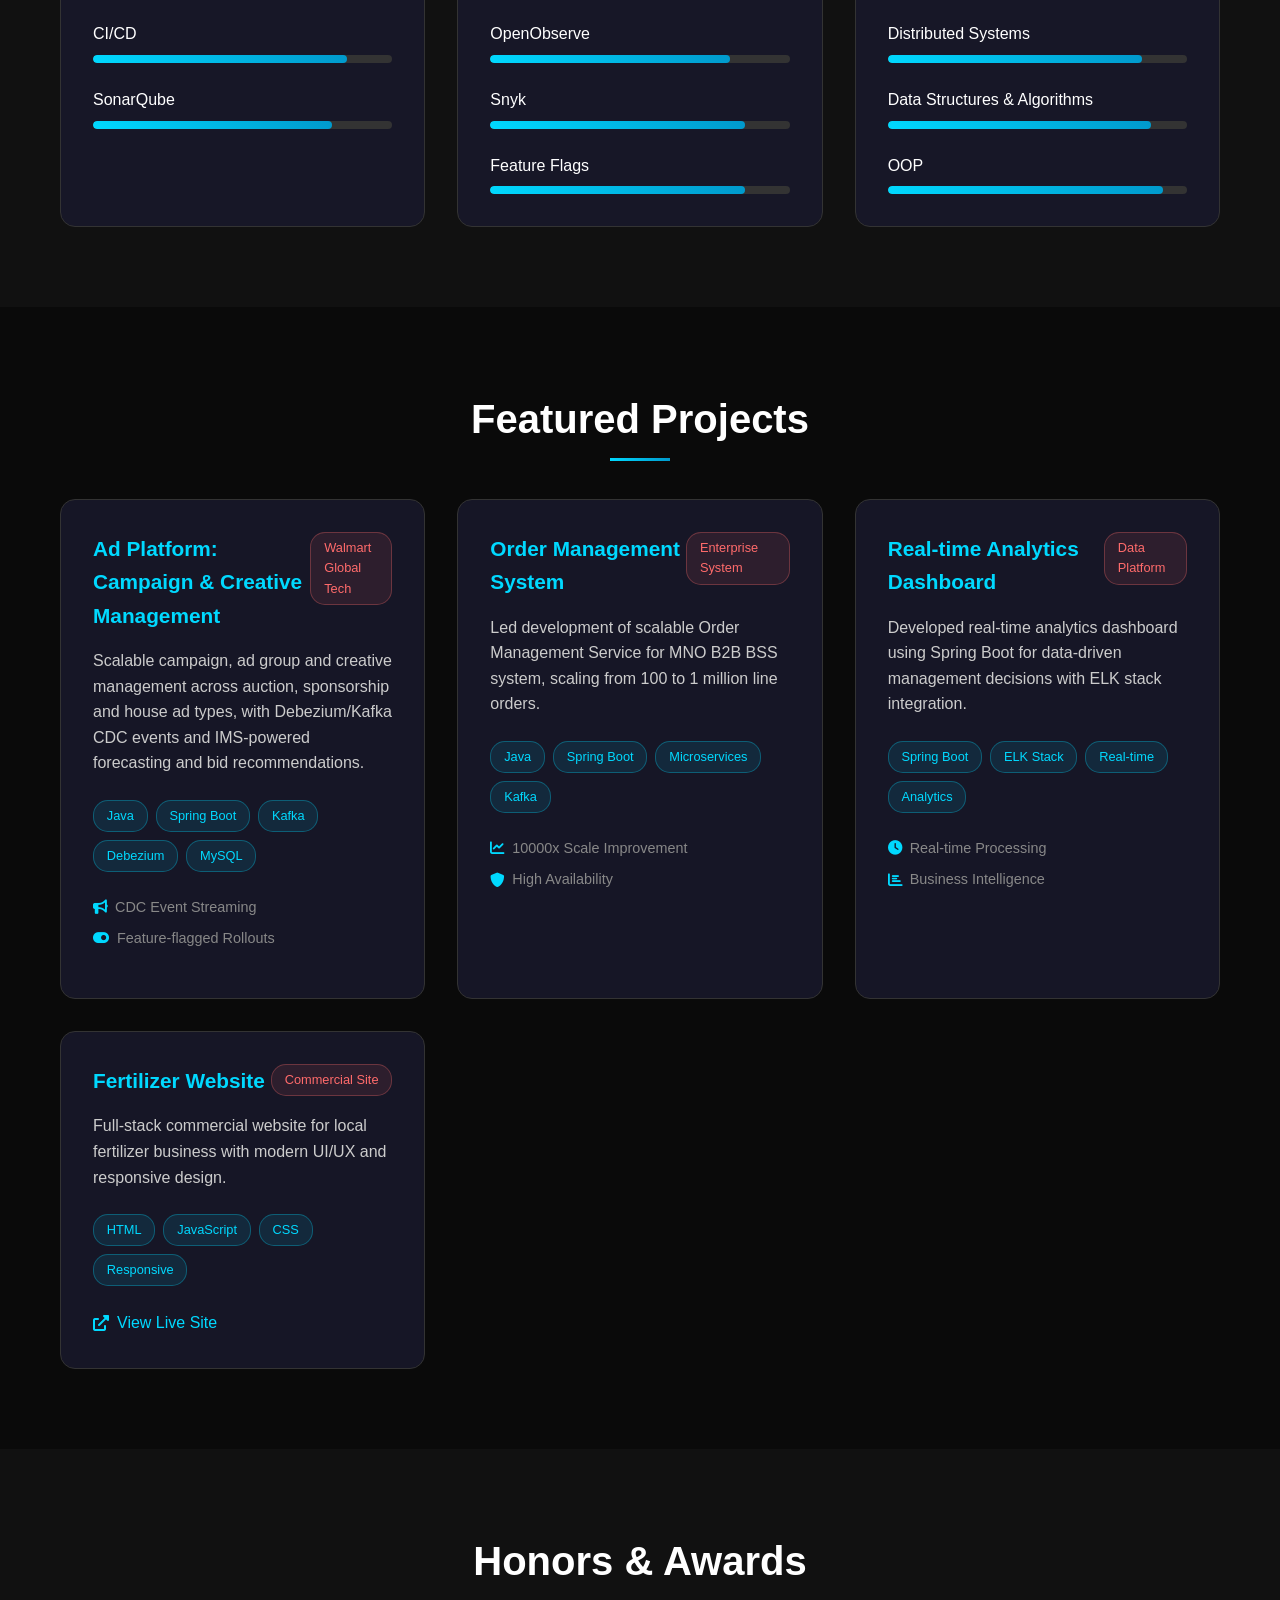
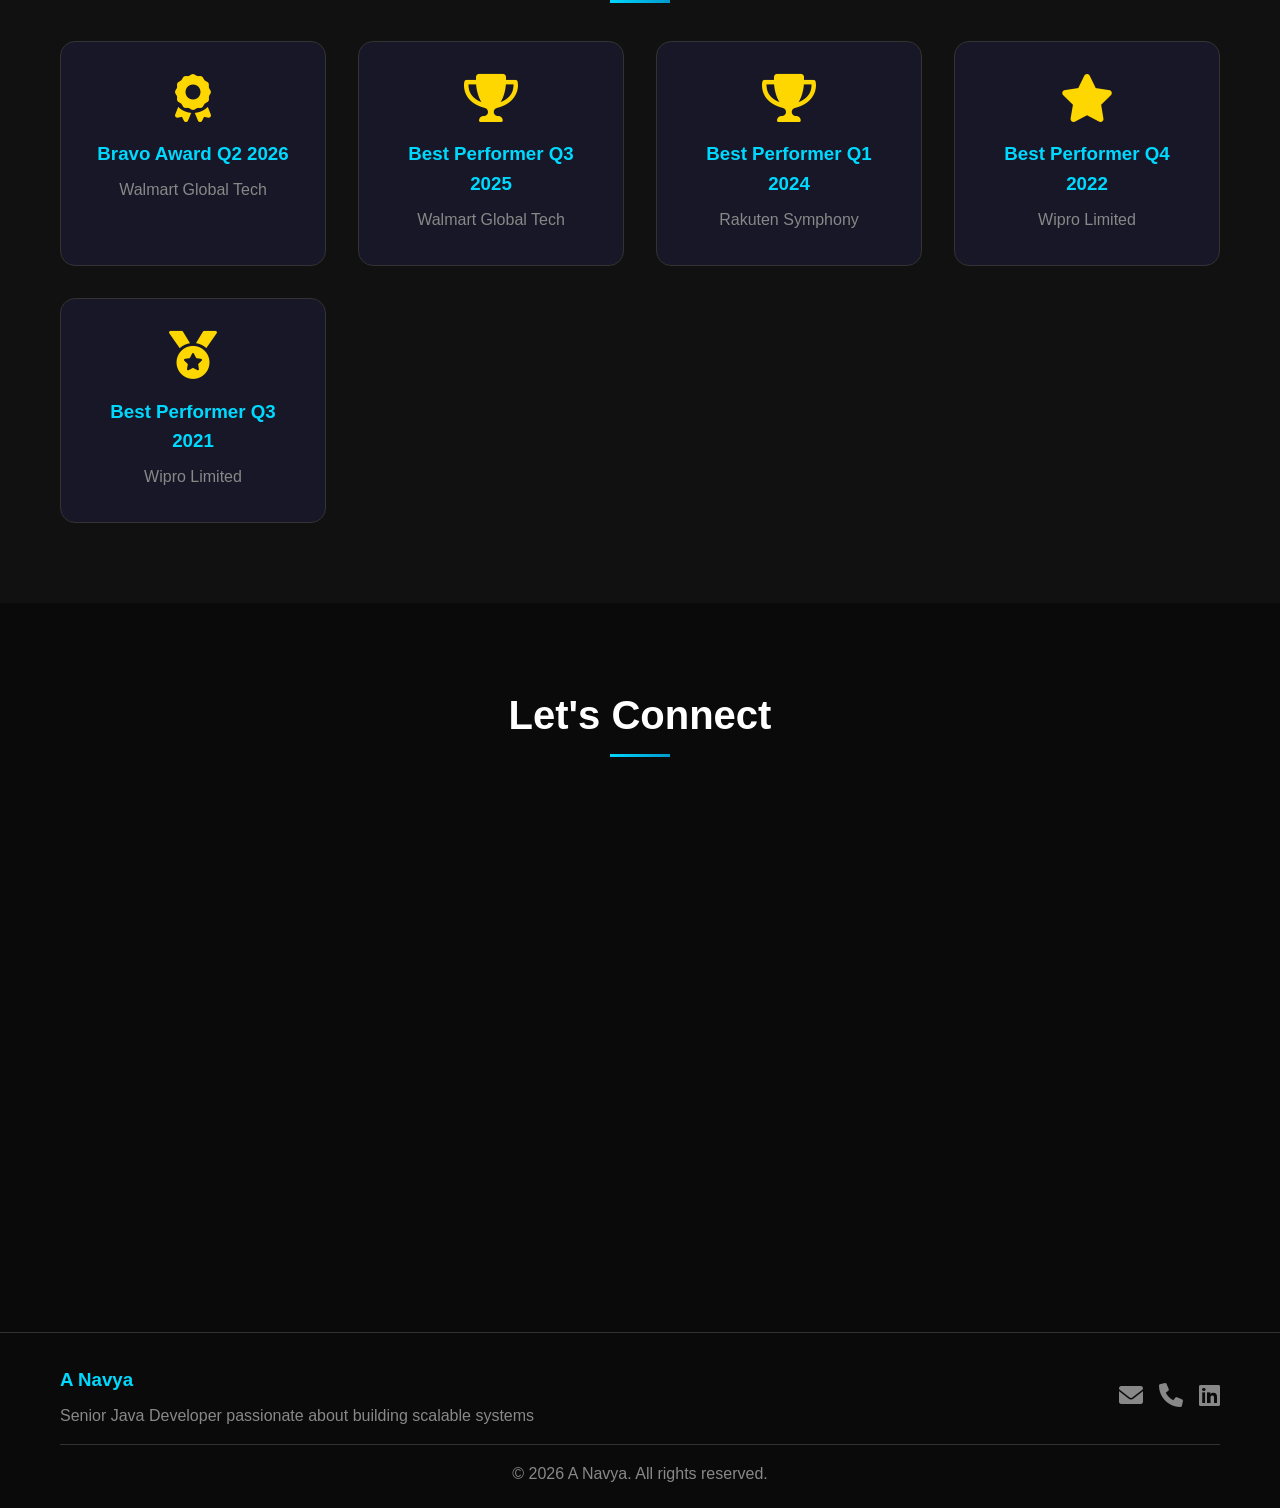
==== commit ba484b1c: "Update index.html" ====
--- a/client/index.html
+++ b/client/index.html
@@ -1226,12 +1226,12 @@
                 </h1>
                 <h2 class="hero-subtitle">Senior Java Developer</h2>
                 <p class="hero-description">
-                    Passionate backend engineer with 4+ years of experience building scalable microservices 
+                    Passionate backend engineer with 5+ years of experience building scalable microservices 
                     and distributed systems at Walmart, Rakuten, and Wipro.
                 </p>
                 <div class="hero-stats">
                     <div class="stat">
-                        <span class="stat-number" data-target="4">4</span>
+                        <span class="stat-number" data-target="5">5</span>
                         <span class="stat-label">Years Experience</span>
                     </div>
                     <div class="stat">
@@ -1239,7 +1239,7 @@
                         <span class="stat-label">Line Orders Scaled</span>
                     </div>
                     <div class="stat">
-                        <span class="stat-number" data-target="3">3</span>
+                        <span class="stat-number" data-target="5">5</span>
                         <span class="stat-label">Awards Won</span>
                     </div>
                 </div>
@@ -1350,9 +1350,13 @@
                         </div>
                         <div class="timeline-description">
                             <ul>
-                                <li>Resolved critical vulnerabilities and improved code health by addressing Snyk issues</li>
-                                <li>Built scalable systems for campaign, ad group, and creative management</li>
+                                <li>Resolved critical vulnerabilities and improved code health by addressing Snyk issues and increasing SonarQube coverage across key modules</li>
+                                <li>Built and maintained scalable systems for campaign, ad group, and creative management across auction, sponsorship, and house ad types</li>
                                 <li>Migrated alerts from Splunk to Open Observe</li>
+                                <li>Migrated crons and scheduler services to app-to-app (service mesh) authentication across dev, stage and prod</li>
+                                <li>Replaced hard-coded CAP enums with dynamic, config-driven inventory using feature flags and V1/V2 targeting compatibility</li>
+                                <li>Automated TMT tag approval from URL-moderation status in cron jobs, cutting manual review and TMT submissions</li>
+                                <li>Implemented Debezium/Kafka CDC change events for campaign and line-item data; integrated IMS for forecasting and bid recommendations</li>
                             </ul>
                             <div class="tech-stack">
                                 <span class="tech-tag">Java</span>
@@ -1360,6 +1364,12 @@
                                 <span class="tech-tag">Kafka</span>
                                 <span class="tech-tag">MySQL</span>
                                 <span class="tech-tag">Kubernetes</span>
+                                <span class="tech-tag">Debezium</span>
+                                <span class="tech-tag">CDC</span>
+                                <span class="tech-tag">Open Observe</span>
+                                <span class="tech-tag">Splunk</span>
+                                <span class="tech-tag">Snyk</span>
+                                <span class="tech-tag">JUnit</span>
                             </div>
                         </div>
                     </div>
@@ -1375,16 +1385,21 @@
                         </div>
                         <div class="timeline-description">
                             <ul>
-                                <li>Led development of Order Management Service for MNO B2B BSS system</li>
+                                <li>Led development of Order Management Service for MNO B2B BSS system, from requirements and partner dependencies through implementation, testing, metrics, monitors and dashboards</li>
                                 <li>Scaled business from 100 line orders to 1 million in two years</li>
+                                <li>Refactored Order Management and its wrapper services for high availability and improved fault tolerance</li>
                                 <li>Developed real-time analytics dashboard using Spring Boot</li>
                                 <li>Enhanced system metrics with ELK stack integration</li>
+                                <li>CI/CD pipeline integration, code reviews, load/stress testing and unit/integration/E2E testing</li>
                             </ul>
                             <div class="tech-stack">
                                 <span class="tech-tag">Java</span>
                                 <span class="tech-tag">Spring Boot</span>
                                 <span class="tech-tag">Couchbase</span>
+                                <span class="tech-tag">MySQL</span>
+                                <span class="tech-tag">Kafka</span>
                                 <span class="tech-tag">Docker</span>
+                                <span class="tech-tag">Kubernetes</span>
                                 <span class="tech-tag">ELK Stack</span>
                             </div>
                         </div>
@@ -1404,7 +1419,17 @@
                                 <li>Contributed to Java-based backend development</li>
                                 <li>Designed and implemented scalable APIs</li>
                                 <li>Contributed to microservice architecture refactoring</li>
+                                <li>Led microservice architecture development as the business grew from 100 to 1 million line orders</li>
                             </ul>
+                            <div class="tech-stack">
+                                <span class="tech-tag">Java</span>
+                                <span class="tech-tag">Spring Boot</span>
+                                <span class="tech-tag">Couchbase</span>
+                                <span class="tech-tag">MySQL</span>
+                                <span class="tech-tag">Kafka</span>
+                                <span class="tech-tag">Docker</span>
+                                <span class="tech-tag">Kubernetes</span>
+                            </div>
                         </div>
                     </div>
                 </div>
@@ -1476,6 +1501,12 @@
                             </div>
                         </div>
                         <div class="skill-bar">
+                            <span class="skill-name">Couchbase</span>
+                            <div class="skill-progress">
+                                <div class="skill-percentage" data-percentage="80" style="width: 80%;"></div>
+                            </div>
+                        </div>
+                        <div class="skill-bar">
                             <span class="skill-name">NoSQL</span>
                             <div class="skill-progress">
                                 <div class="skill-percentage" data-percentage="80" style="width: 80%;"></div>
@@ -1506,6 +1537,12 @@
                             </div>
                         </div>
                         <div class="skill-bar">
+                            <span class="skill-name">Debezium (CDC)</span>
+                            <div class="skill-progress">
+                                <div class="skill-percentage" data-percentage="80" style="width: 80%;"></div>
+                            </div>
+                        </div>
+                        <div class="skill-bar">
                             <span class="skill-name">Kafka</span>
                             <div class="skill-progress">
                                 <div class="skill-percentage" data-percentage="82" style="width: 82%;"></div>
@@ -1537,6 +1574,66 @@
                         </div>
                     </div>
                 </div>
+
+                <div class="skill-category">
+                    <h3>Observability &amp; Security</h3>
+                    <div class="skill-bars">
+                        <div class="skill-bar">
+                            <span class="skill-name">Splunk</span>
+                            <div class="skill-progress">
+                                <div class="skill-percentage" data-percentage="85" style="width: 85%;"></div>
+                            </div>
+                        </div>
+                        <div class="skill-bar">
+                            <span class="skill-name">OpenObserve</span>
+                            <div class="skill-progress">
+                                <div class="skill-percentage" data-percentage="80" style="width: 80%;"></div>
+                            </div>
+                        </div>
+                        <div class="skill-bar">
+                            <span class="skill-name">Snyk</span>
+                            <div class="skill-progress">
+                                <div class="skill-percentage" data-percentage="85" style="width: 85%;"></div>
+                            </div>
+                        </div>
+                        <div class="skill-bar">
+                            <span class="skill-name">Feature Flags</span>
+                            <div class="skill-progress">
+                                <div class="skill-percentage" data-percentage="85" style="width: 85%;"></div>
+                            </div>
+                        </div>
+                    </div>
+                </div>
+
+                <div class="skill-category">
+                    <h3>Core Engineering</h3>
+                    <div class="skill-bars">
+                        <div class="skill-bar">
+                            <span class="skill-name">System Design</span>
+                            <div class="skill-progress">
+                                <div class="skill-percentage" data-percentage="85" style="width: 85%;"></div>
+                            </div>
+                        </div>
+                        <div class="skill-bar">
+                            <span class="skill-name">Distributed Systems</span>
+                            <div class="skill-progress">
+                                <div class="skill-percentage" data-percentage="85" style="width: 85%;"></div>
+                            </div>
+                        </div>
+                        <div class="skill-bar">
+                            <span class="skill-name">Data Structures &amp; Algorithms</span>
+                            <div class="skill-progress">
+                                <div class="skill-percentage" data-percentage="88" style="width: 88%;"></div>
+                            </div>
+                        </div>
+                        <div class="skill-bar">
+                            <span class="skill-name">OOP</span>
+                            <div class="skill-progress">
+                                <div class="skill-percentage" data-percentage="92" style="width: 92%;"></div>
+                            </div>
+                        </div>
+                    </div>
+                </div>
             </div>
         </div>
     </section>
@@ -1546,6 +1643,34 @@
         <div class="container">
             <h2 class="section-title">Featured Projects</h2>
             <div class="projects-grid">
+                <div class="project-card">
+                    <div class="project-header">
+                        <h3>Ad Platform: Campaign &amp; Creative Management</h3>
+                        <span class="project-type">Walmart Global Tech</span>
+                    </div>
+                    <p class="project-description">
+                        Scalable campaign, ad group and creative management across auction, sponsorship and house ad types,
+                        with Debezium/Kafka CDC events and IMS-powered forecasting and bid recommendations.
+                    </p>
+                    <div class="project-tech">
+                        <span class="tech-tag">Java</span>
+                        <span class="tech-tag">Spring Boot</span>
+                        <span class="tech-tag">Kafka</span>
+                        <span class="tech-tag">Debezium</span>
+                        <span class="tech-tag">MySQL</span>
+                    </div>
+                    <div class="project-achievements">
+                        <div class="achievement">
+                            <i class="fas fa-bullhorn"></i>
+                            <span>CDC Event Streaming</span>
+                        </div>
+                        <div class="achievement">
+                            <i class="fas fa-toggle-on"></i>
+                            <span>Feature-flagged Rollouts</span>
+                        </div>
+                    </div>
+                </div>
+
                 <div class="project-card">
                     <div class="project-header">
                         <h3>Order Management System</h3>
@@ -1631,6 +1756,20 @@
         <div class="container">
             <h2 class="section-title">Honors & Awards</h2>
             <div class="awards-grid">
+                <div class="award-card">
+                    <div class="award-icon">
+                        <i class="fas fa-award"></i>
+                    </div>
+                    <h3>Bravo Award Q2 2026</h3>
+                    <p>Walmart Global Tech</p>
+                </div>
+                <div class="award-card">
+                    <div class="award-icon">
+                        <i class="fas fa-trophy"></i>
+                    </div>
+                    <h3>Best Performer Q3 2025</h3>
+                    <p>Walmart Global Tech</p>
+                </div>
                 <div class="award-card">
                     <div class="award-icon">
                         <i class="fas fa-trophy"></i>
@@ -1723,12 +1862,11 @@
                 <div class="footer-links">
                     <a href="mailto:anavyanaidu@gmail.com"><i class="fas fa-envelope"></i></a>
                     <a href="tel:+917330806550"><i class="fas fa-phone"></i></a>
-                    <a href="#" target="_blank"><i class="fab fa-linkedin"></i></a>
-                    <a href="#" target="_blank"><i class="fab fa-github"></i></a>
+                    <a href="https://linkedin.com/in/a-navya-147224183" target="_blank" rel="noopener noreferrer"><i class="fab fa-linkedin"></i></a>
                 </div>
             </div>
             <div class="footer-bottom">
-                <p>&copy; 2025 A Navya. All rights reserved.</p>
+                <p>&copy; 2026 A Navya. All rights reserved.</p>
             </div>
         </div>
     </footer>
